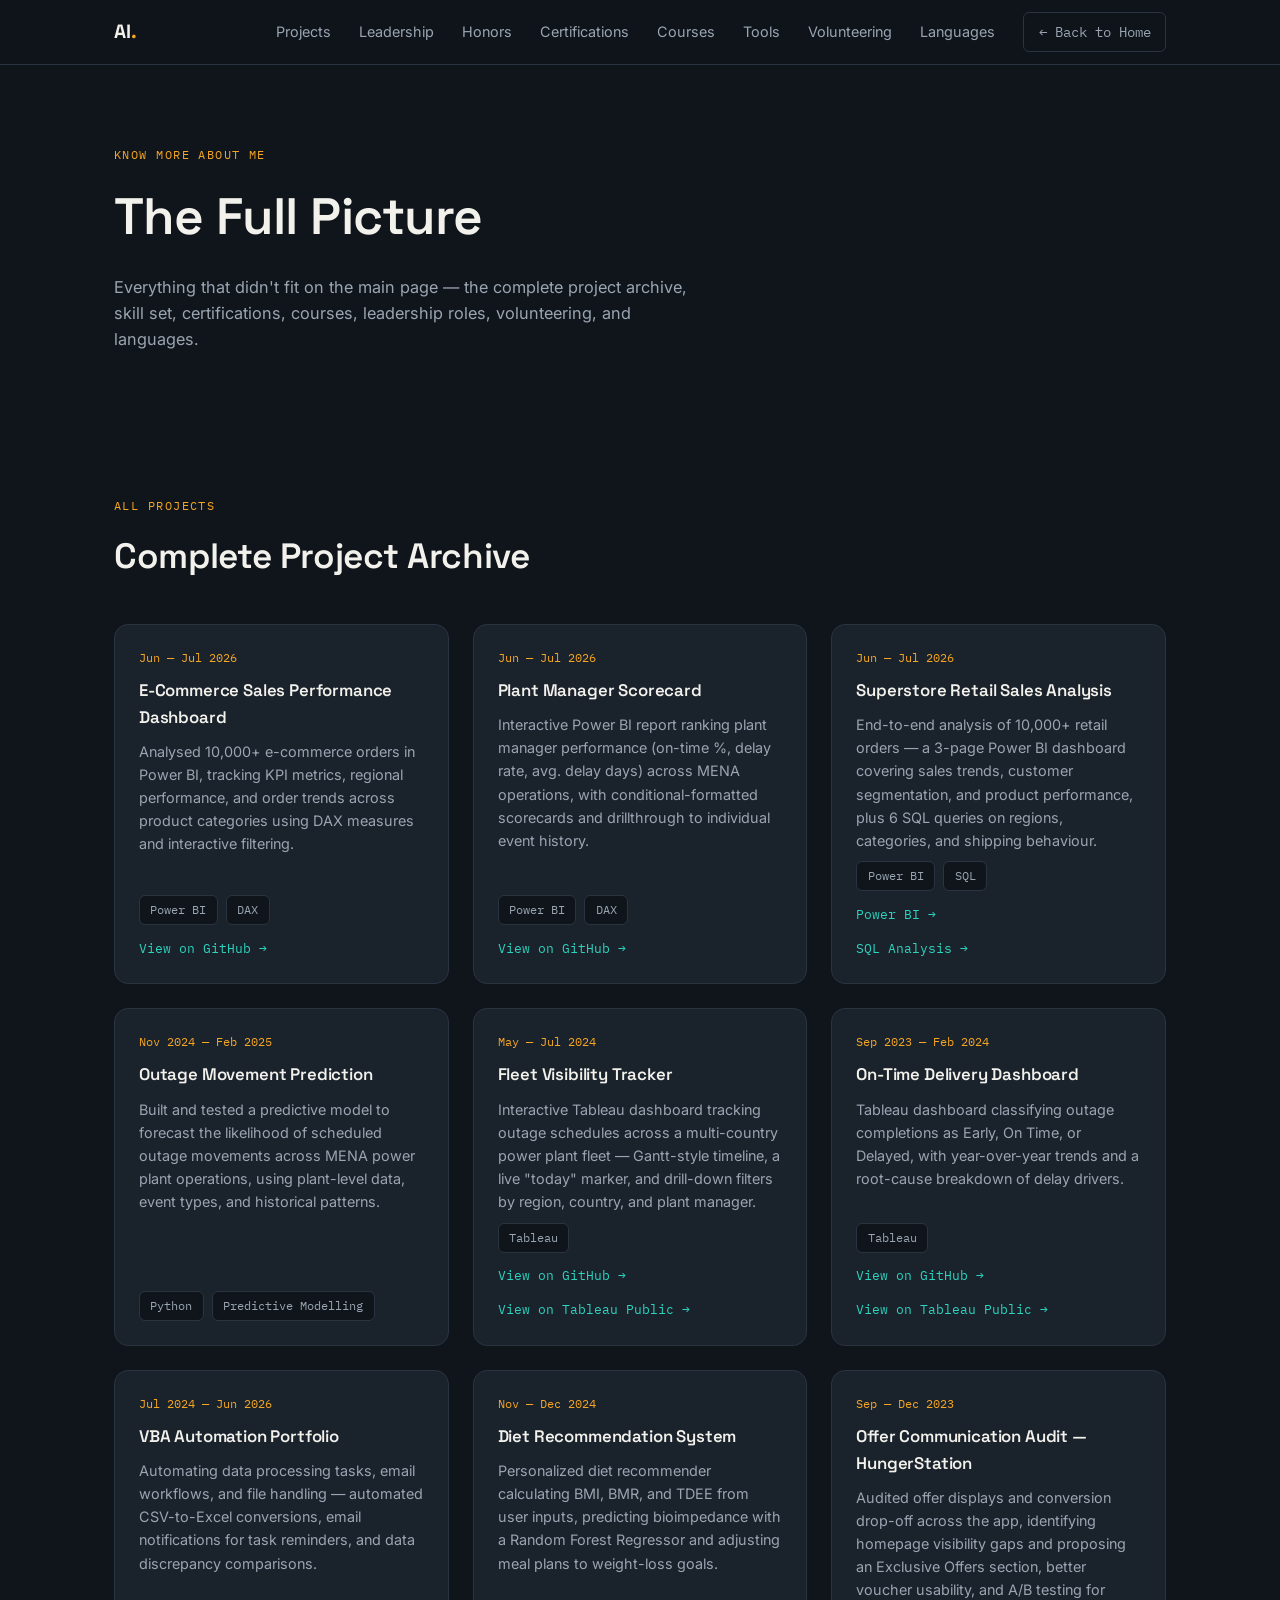
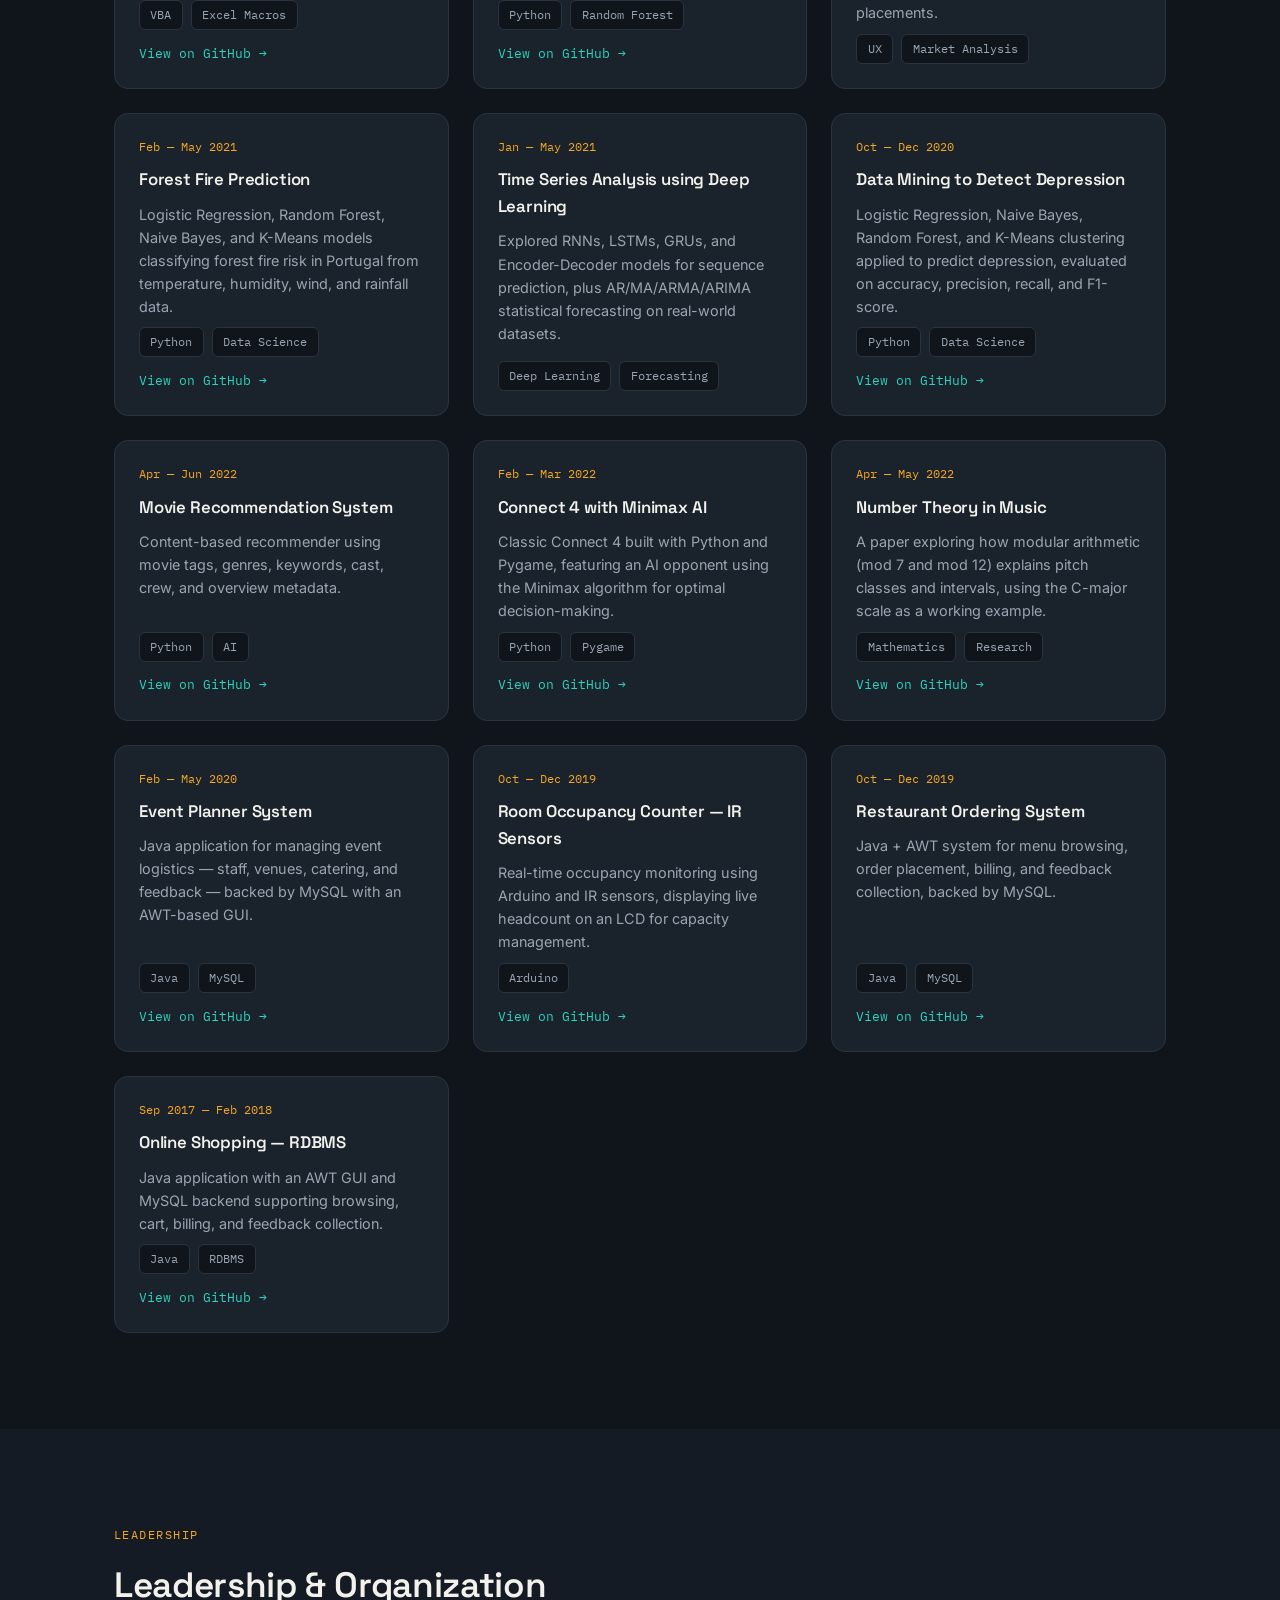
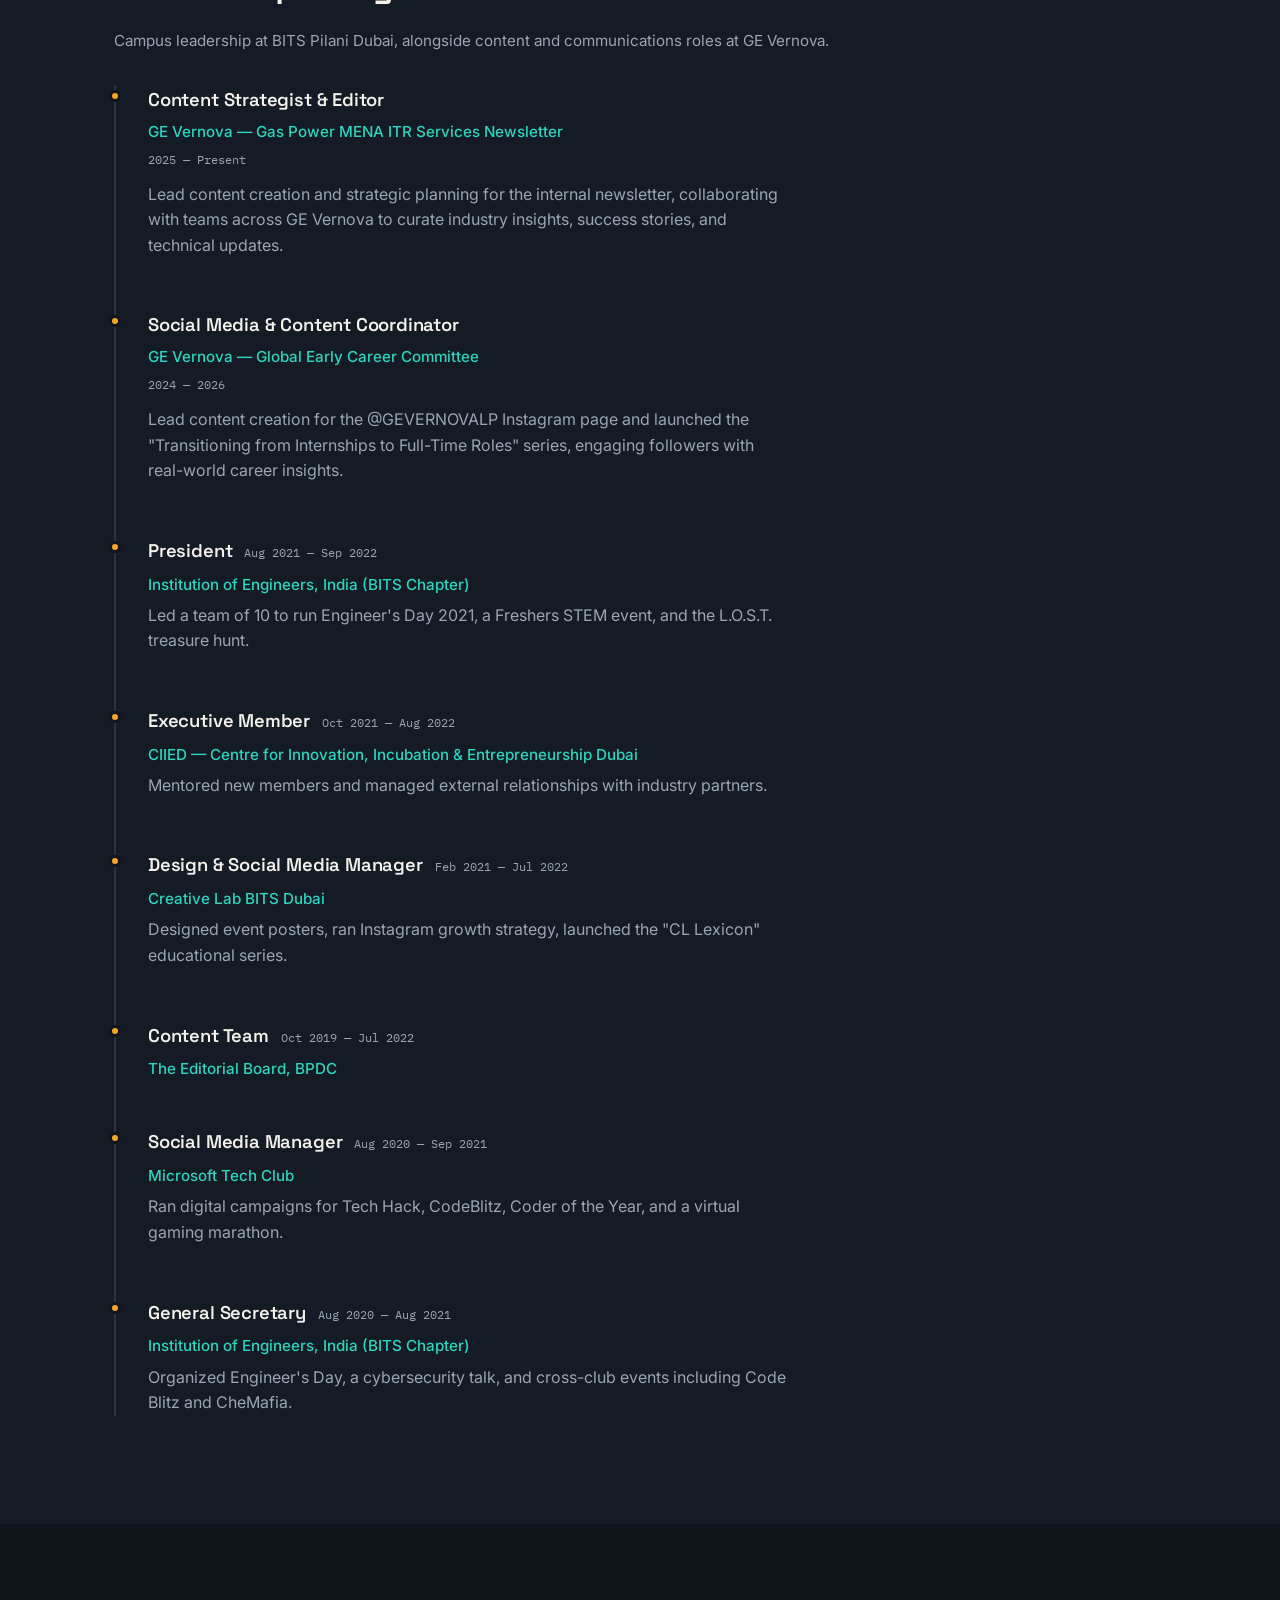
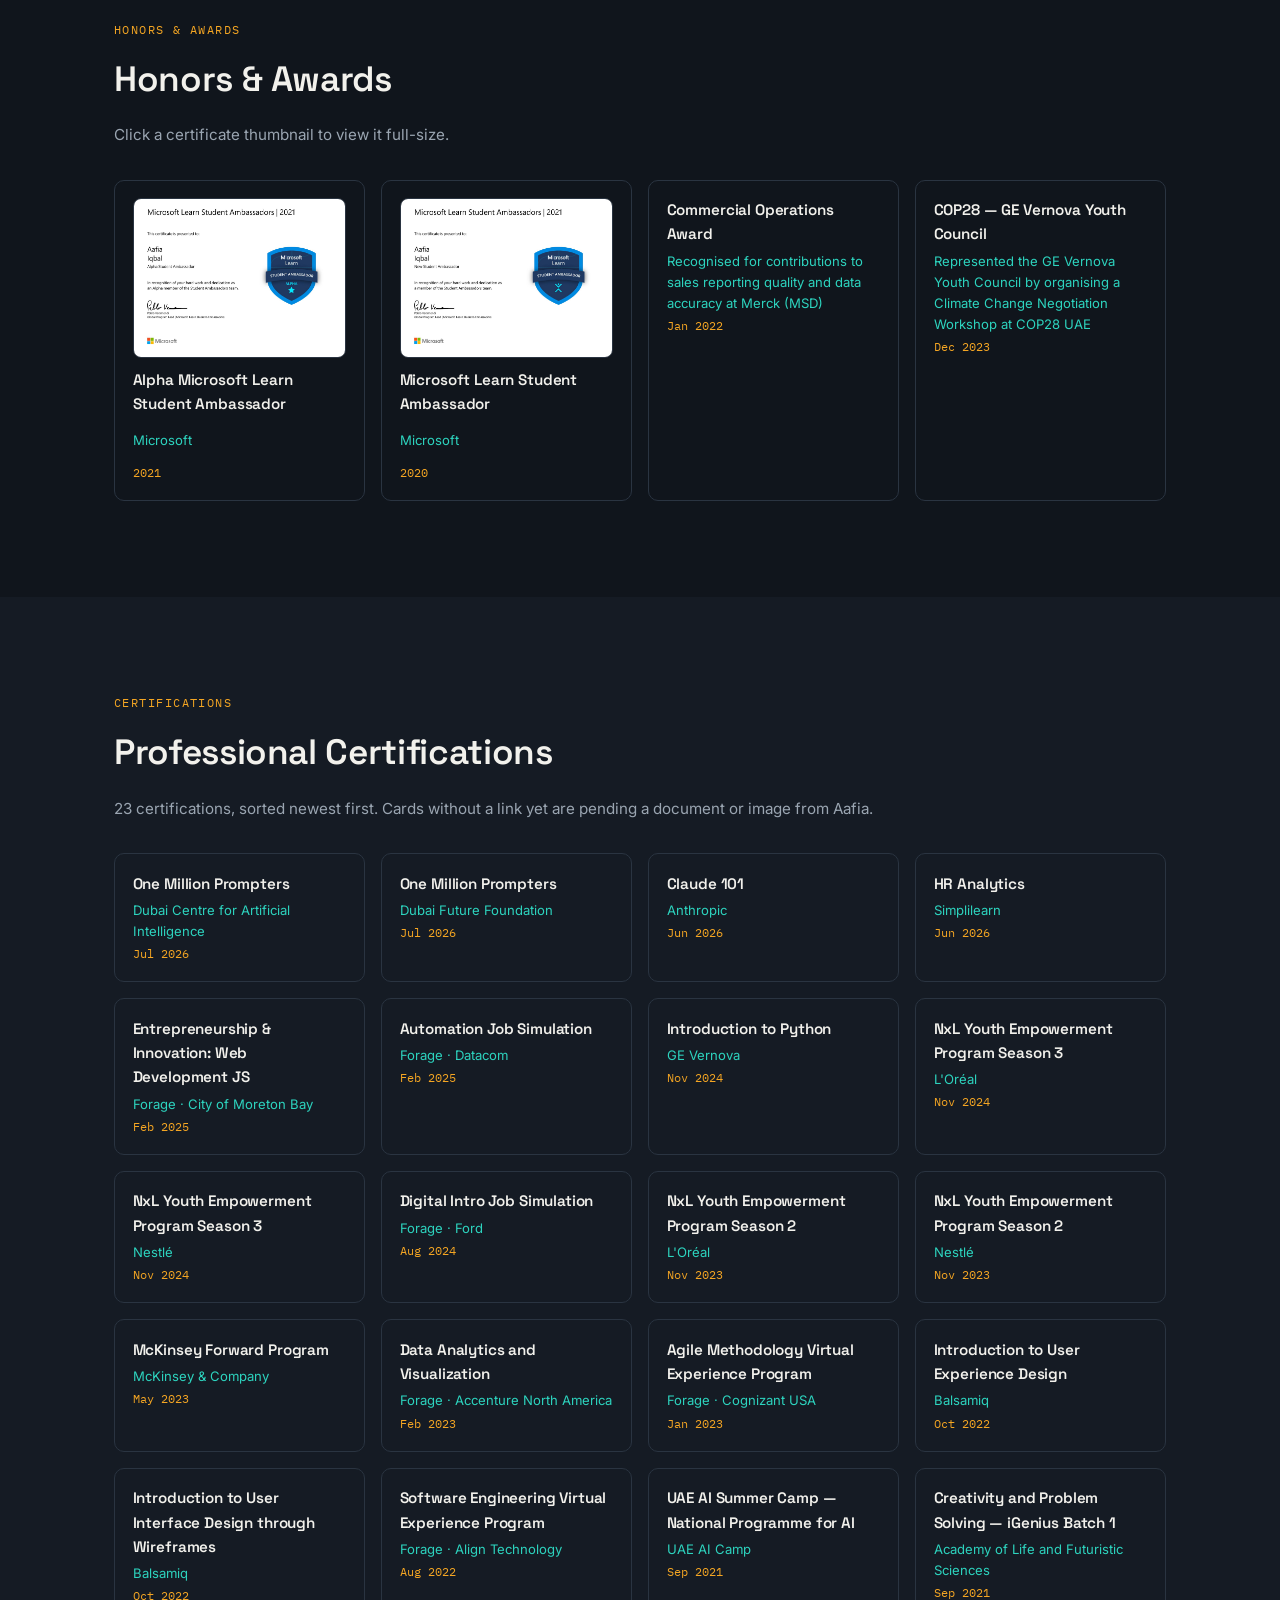
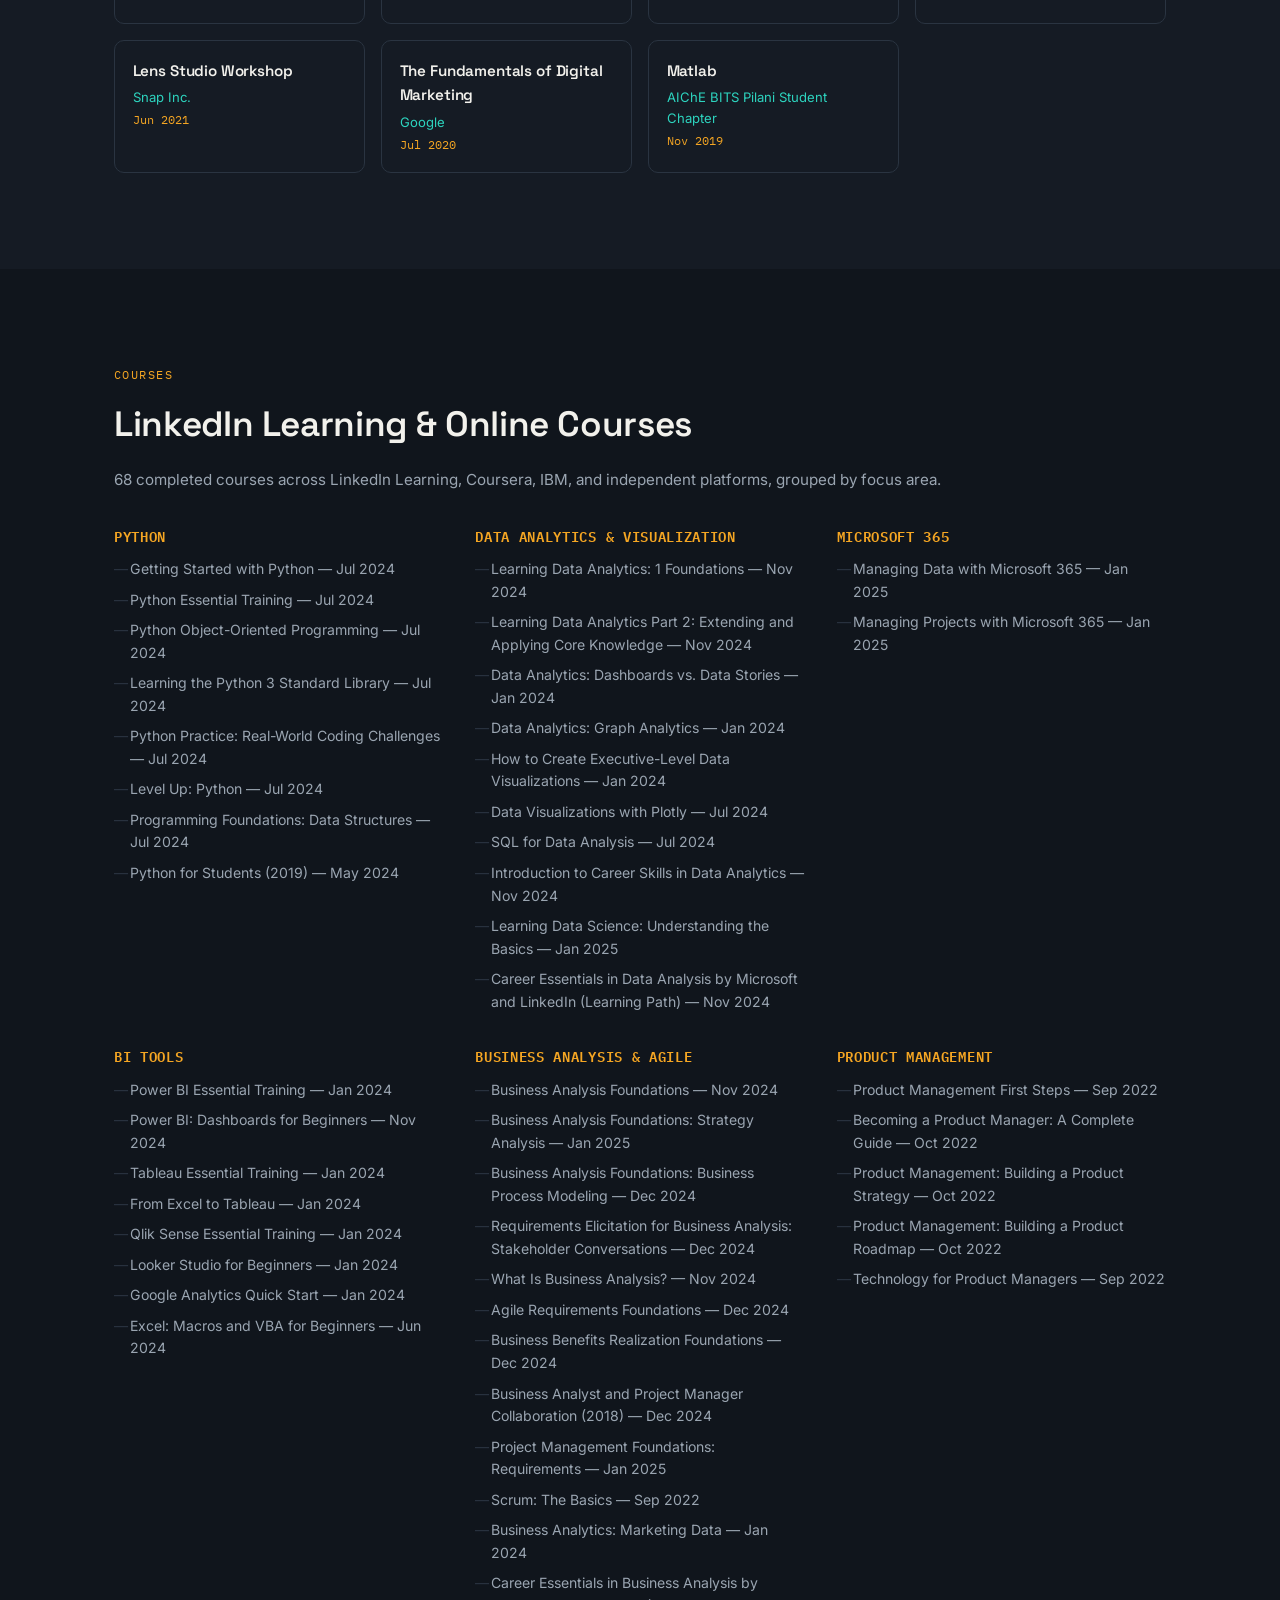
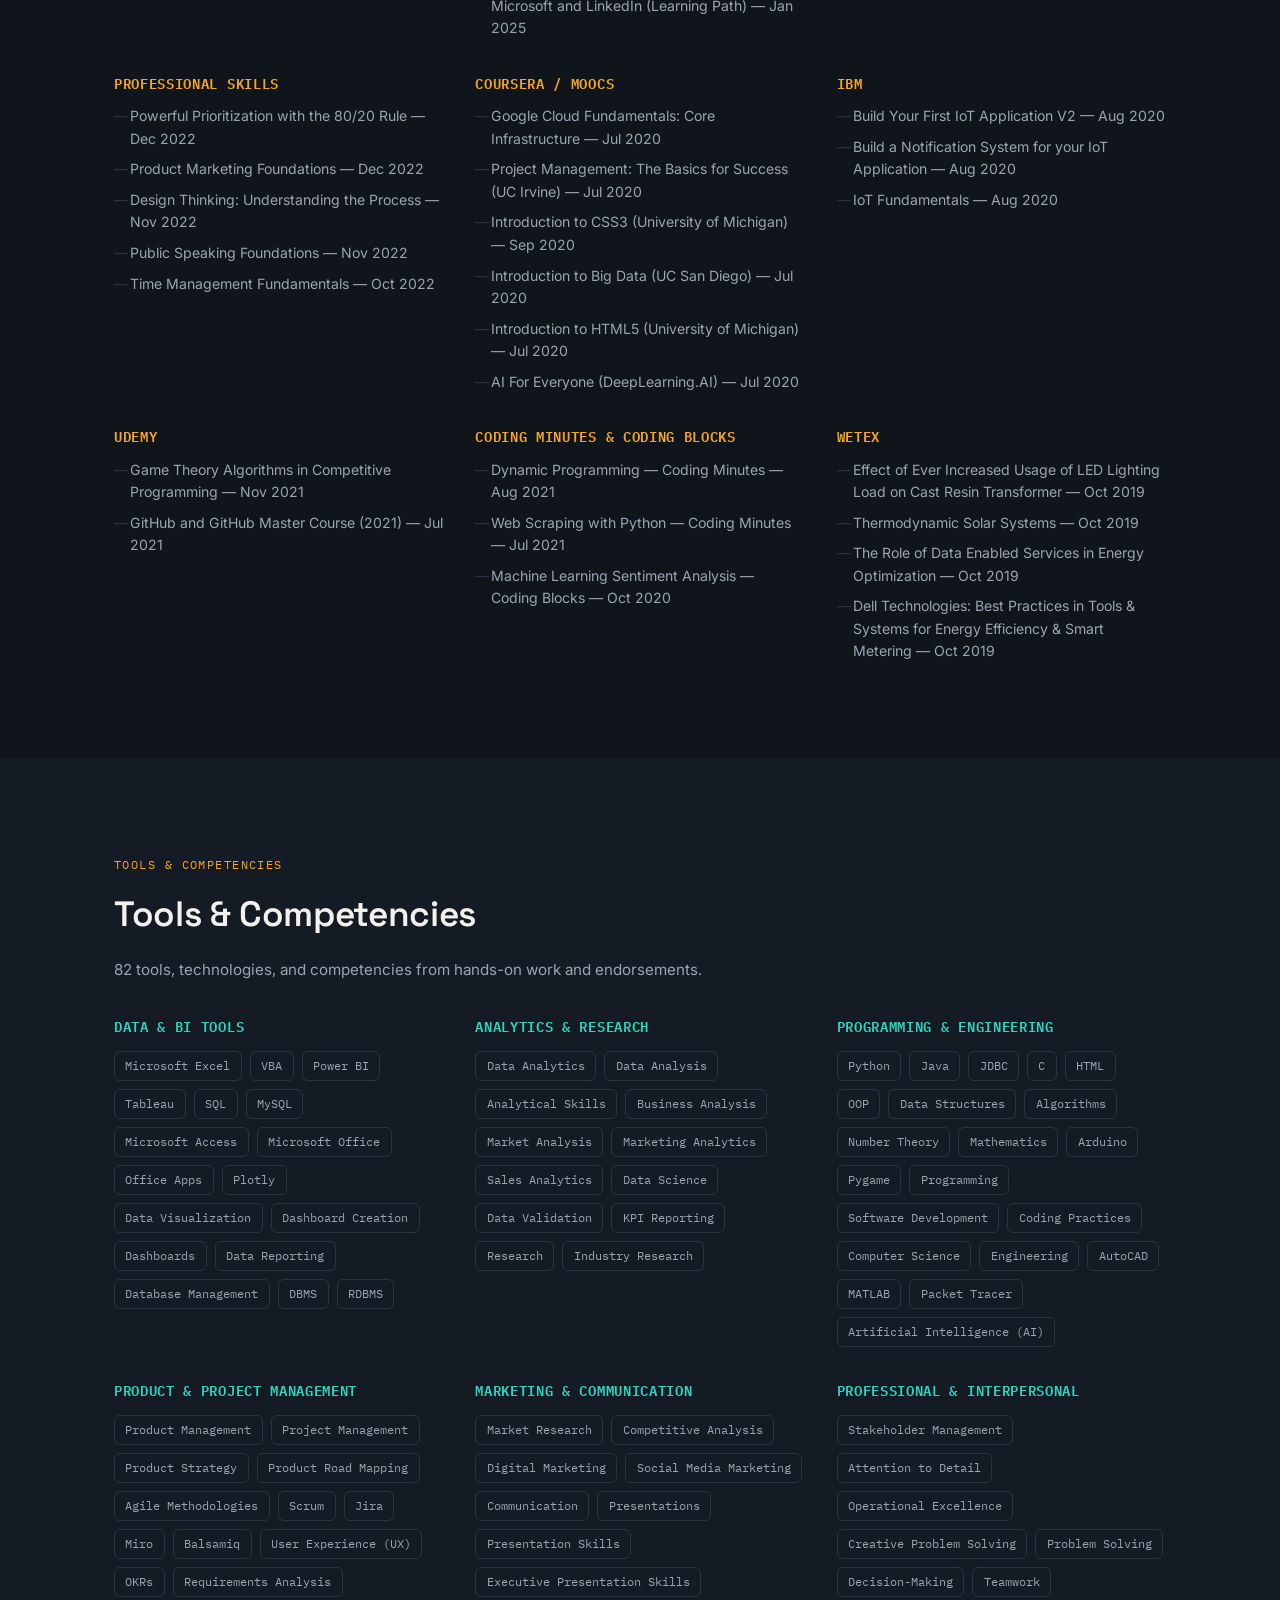
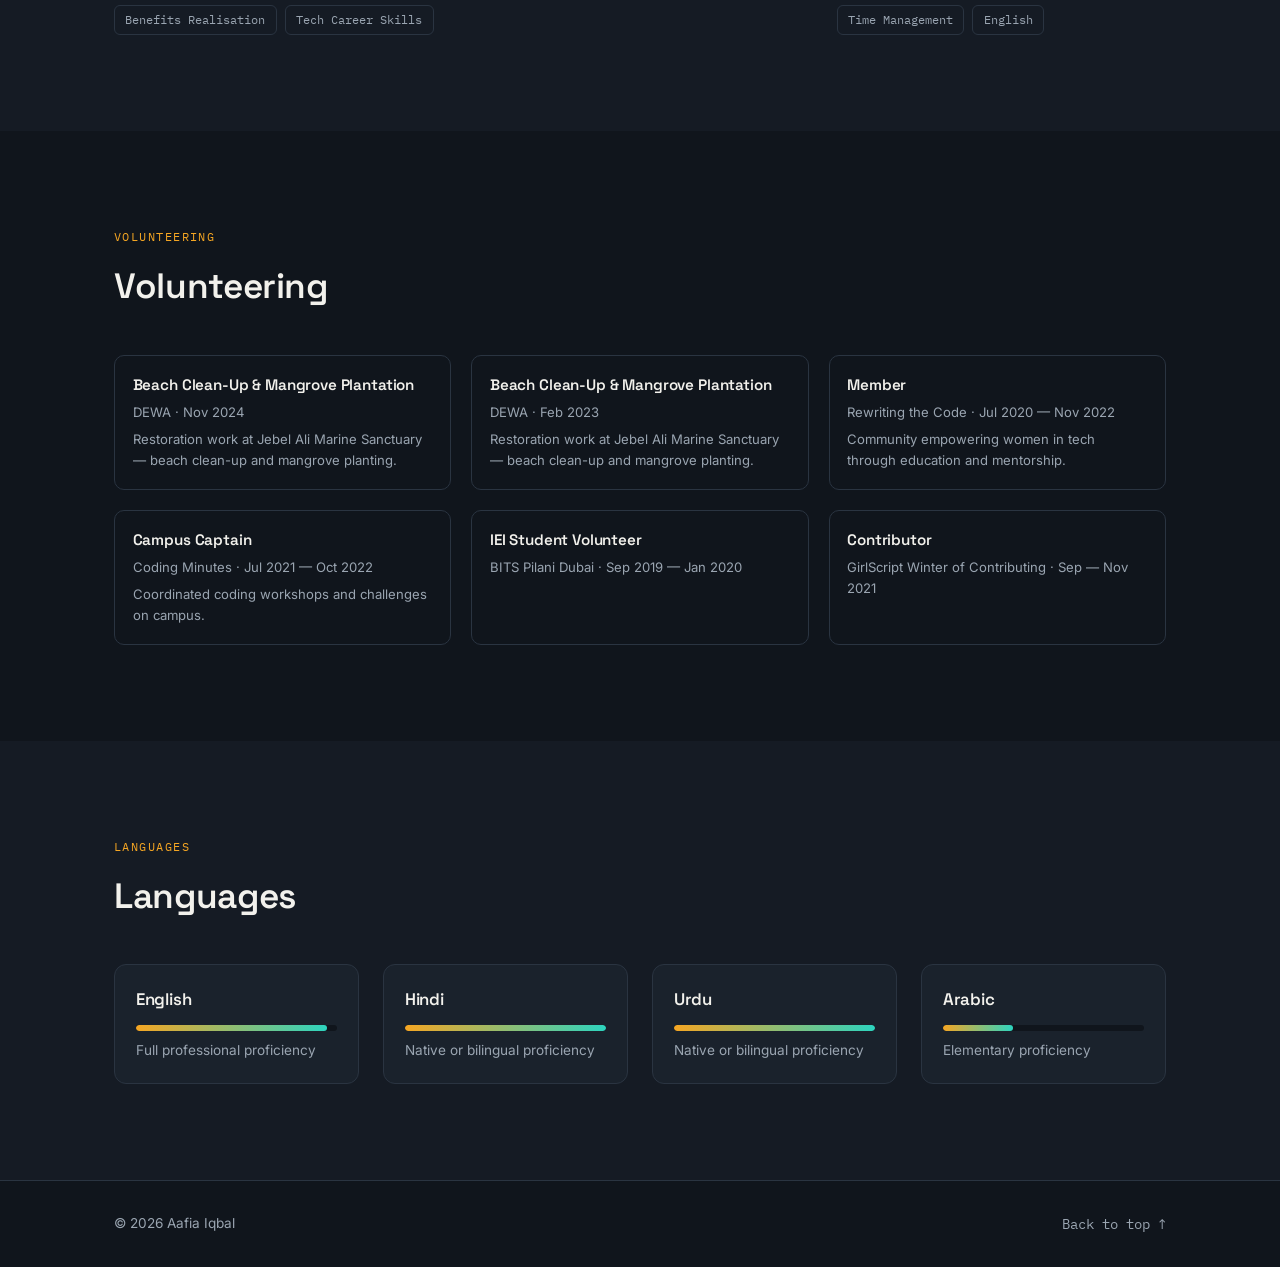
==== know-more.html @ 39d5ddd8 "Add site files" ====
<!DOCTYPE html>
<html lang="en">
<head>
<meta charset="UTF-8">
<meta name="viewport" content="width=device-width, initial-scale=1.0">
<title>Know More About Me — Aafia Iqbal</title>
<meta name="description" content="Skills, certifications, courses, leadership, volunteering, languages, and the full project archive of Aafia Iqbal.">
<link rel="preconnect" href="https://fonts.googleapis.com">
<link rel="preconnect" href="https://fonts.gstatic.com" crossorigin>
<link href="https://fonts.googleapis.com/css2?family=Space+Grotesk:wght@400;500;600;700&family=Inter:wght@400;500;600;700&family=IBM+Plex+Mono:wght@400;500;600&display=swap" rel="stylesheet">
<link rel="stylesheet" href="styles.css">
</head>
<body>

<!-- ===== NAV ===== -->
<header class="nav" id="nav">
  <div class="nav-inner">
    <a href="index.html" class="nav-logo">AI<span class="dot">.</span></a>
    <nav class="nav-links">
      <a href="#all-projects">Projects</a>
      <a href="#leadership">Leadership</a>
      <a href="#honors">Honors</a>
      <a href="#certifications">Certifications</a>
      <a href="#courses">Courses</a>
      <a href="#skills">Tools</a>
      <a href="#volunteering">Volunteering</a>
      <a href="#languages">Languages</a>
      <a href="index.html" class="nav-more-link">← Back to Home</a>
    </nav>
    <button class="nav-toggle" id="navToggle" aria-label="Toggle menu" aria-expanded="false">
      <span></span><span></span><span></span>
    </button>
  </div>
</header>

<!-- ===== PAGE INTRO ===== -->
<section class="know-more-hero">
  <div class="section-inner">
    <p class="eyebrow">Know More About Me</p>
    <h1>The Full Picture</h1>
    <p class="know-more-sub">Everything that didn't fit on the main page — the complete project archive, skill set, certifications, courses, leadership roles, volunteering, and languages.</p>
  </div>
</section>

<!-- ===== ALL PROJECTS ===== -->
<section class="section" id="all-projects">
  <div class="section-inner">
    <p class="eyebrow">All Projects</p>
    <h3 class="section-title">Complete Project Archive</h3>
    <div class="project-grid">

      <article class="project-card">
        <span class="project-date">Jun — Jul 2026</span>
        <h4>E-Commerce Sales Performance Dashboard</h4>
        <p>Analysed 10,000+ e-commerce orders in Power BI, tracking KPI metrics, regional performance, and order trends across product categories using DAX measures and interactive filtering.</p>
        <div class="tag-row"><span class="tag">Power BI</span><span class="tag">DAX</span></div>
        <a href="https://github.com/aafiai/ecommerce-sales-powerbi" target="_blank" rel="noopener">View on GitHub →</a>
      </article>

      <article class="project-card">
        <span class="project-date">Jun — Jul 2026</span>
        <h4>Plant Manager Scorecard</h4>
        <p>Interactive Power BI report ranking plant manager performance (on-time %, delay rate, avg. delay days) across MENA operations, with conditional-formatted scorecards and drillthrough to individual event history.</p>
        <div class="tag-row"><span class="tag">Power BI</span><span class="tag">DAX</span></div>
        <a href="https://github.com/aafiai/Plant-Manager-Scorecard" target="_blank" rel="noopener">View on GitHub →</a>
      </article>

      <article class="project-card">
        <span class="project-date">Jun — Jul 2026</span>
        <h4>Superstore Retail Sales Analysis</h4>
        <p>End-to-end analysis of 10,000+ retail orders — a 3-page Power BI dashboard covering sales trends, customer segmentation, and product performance, plus 6 SQL queries on regions, categories, and shipping behaviour.</p>
        <div class="tag-row"><span class="tag">Power BI</span><span class="tag">SQL</span></div>
        <a href="https://github.com/aafiai/retail-sales-powerbi" target="_blank" rel="noopener">Power BI →</a>
        <a href="https://github.com/aafiai/superstore-sql-analysis" target="_blank" rel="noopener">SQL Analysis →</a>
      </article>

      <article class="project-card">
        <span class="project-date">Nov 2024 — Feb 2025</span>
        <h4>Outage Movement Prediction</h4>
        <p>Built and tested a predictive model to forecast the likelihood of scheduled outage movements across MENA power plant operations, using plant-level data, event types, and historical patterns.</p>
        <div class="tag-row"><span class="tag">Python</span><span class="tag">Predictive Modelling</span></div>
      </article>

      <article class="project-card">
        <span class="project-date">May — Jul 2024</span>
        <h4>Fleet Visibility Tracker</h4>
        <p>Interactive Tableau dashboard tracking outage schedules across a multi-country power plant fleet — Gantt-style timeline, a live "today" marker, and drill-down filters by region, country, and plant manager.</p>
        <div class="tag-row"><span class="tag">Tableau</span></div>
        <a href="https://github.com/aafiai/Fleet-Visibility-Tracker" target="_blank" rel="noopener">View on GitHub →</a>
        <a href="https://public.tableau.com/views/FleetVisibilityTracker/Sheet1?:language=enUS&publish=yes&:sid=&:redirect=auth&:display_count=n&:origin=viz_share_link" target="_blank" rel="noopener">View on Tableau Public →</a>
      </article>

      <article class="project-card">
        <span class="project-date">Sep 2023 — Feb 2024</span>
        <h4>On-Time Delivery Dashboard</h4>
        <p>Tableau dashboard classifying outage completions as Early, On Time, or Delayed, with year-over-year trends and a root-cause breakdown of delay drivers.</p>
        <div class="tag-row"><span class="tag">Tableau</span></div>
        <a href="https://github.com/aafiai/Outage---On-Time-Delivery-Dashboard" target="_blank" rel="noopener">View on GitHub →</a>
        <a href="https://public.tableau.com/shared/SC2W55TH6?:display_count=n&:origin=viz_share_link" target="_blank" rel="noopener">View on Tableau Public →</a>
      </article>

      <article class="project-card">
        <span class="project-date">Jul 2024 — Jun 2026</span>
        <h4>VBA Automation Portfolio</h4>
        <p>Automating data processing tasks, email workflows, and file handling — automated CSV-to-Excel conversions, email notifications for task reminders, and data discrepancy comparisons.</p>
        <div class="tag-row"><span class="tag">VBA</span><span class="tag">Excel Macros</span></div>
        <a href="https://github.com/aafiai/VBA-Portfolio" target="_blank" rel="noopener">View on GitHub →</a>
      </article>

      <article class="project-card">
        <span class="project-date">Nov — Dec 2024</span>
        <h4>Diet Recommendation System</h4>
        <p>Personalized diet recommender calculating BMI, BMR, and TDEE from user inputs, predicting bioimpedance with a Random Forest Regressor and adjusting meal plans to weight-loss goals.</p>
        <div class="tag-row"><span class="tag">Python</span><span class="tag">Random Forest</span></div>
        <a href="https://github.com/aafiai/Diet-Recommendation-System" target="_blank" rel="noopener">View on GitHub →</a>
      </article>

      <article class="project-card">
        <span class="project-date">Sep — Dec 2023</span>
        <h4>Offer Communication Audit — HungerStation</h4>
        <p>Audited offer displays and conversion drop-off across the app, identifying homepage visibility gaps and proposing an Exclusive Offers section, better voucher usability, and A/B testing for placements.</p>
        <div class="tag-row"><span class="tag">UX</span><span class="tag">Market Analysis</span></div>
      </article>

      <article class="project-card">
        <span class="project-date">Feb — May 2021</span>
        <h4>Forest Fire Prediction</h4>
        <p>Logistic Regression, Random Forest, Naive Bayes, and K-Means models classifying forest fire risk in Portugal from temperature, humidity, wind, and rainfall data.</p>
        <div class="tag-row"><span class="tag">Python</span><span class="tag">Data Science</span></div>
        <a href="https://github.com/aafiai/Forest-Fire-Prediction-using-Data-Science-" target="_blank" rel="noopener">View on GitHub →</a>
      </article>

      <article class="project-card">
        <span class="project-date">Jan — May 2021</span>
        <h4>Time Series Analysis using Deep Learning</h4>
        <p>Explored RNNs, LSTMs, GRUs, and Encoder-Decoder models for sequence prediction, plus AR/MA/ARMA/ARIMA statistical forecasting on real-world datasets.</p>
        <div class="tag-row"><span class="tag">Deep Learning</span><span class="tag">Forecasting</span></div>
      </article>

      <article class="project-card">
        <span class="project-date">Oct — Dec 2020</span>
        <h4>Data Mining to Detect Depression</h4>
        <p>Logistic Regression, Naive Bayes, Random Forest, and K-Means clustering applied to predict depression, evaluated on accuracy, precision, recall, and F1-score.</p>
        <div class="tag-row"><span class="tag">Python</span><span class="tag">Data Science</span></div>
        <a href="https://github.com/aafiai/Data-Mining-to-Detect-Depression-" target="_blank" rel="noopener">View on GitHub →</a>
      </article>

      <article class="project-card">
        <span class="project-date">Apr — Jun 2022</span>
        <h4>Movie Recommendation System</h4>
        <p>Content-based recommender using movie tags, genres, keywords, cast, crew, and overview metadata.</p>
        <div class="tag-row"><span class="tag">Python</span><span class="tag">AI</span></div>
        <a href="https://github.com/aafiai/Content-Based-Movies-Recommendation-System" target="_blank" rel="noopener">View on GitHub →</a>
      </article>

      <article class="project-card">
        <span class="project-date">Feb — Mar 2022</span>
        <h4>Connect 4 with Minimax AI</h4>
        <p>Classic Connect 4 built with Python and Pygame, featuring an AI opponent using the Minimax algorithm for optimal decision-making.</p>
        <div class="tag-row"><span class="tag">Python</span><span class="tag">Pygame</span></div>
        <a href="https://github.com/aafiai/Applying-Artificial-Intelligence-Algorithm-in-Connect-4" target="_blank" rel="noopener">View on GitHub →</a>
      </article>

      <article class="project-card">
        <span class="project-date">Apr — May 2022</span>
        <h4>Number Theory in Music</h4>
        <p>A paper exploring how modular arithmetic (mod 7 and mod 12) explains pitch classes and intervals, using the C-major scale as a working example.</p>
        <div class="tag-row"><span class="tag">Mathematics</span><span class="tag">Research</span></div>
        <a href="https://github.com/aafiai/Application-of-Number-Theory-in-Music" target="_blank" rel="noopener">View on GitHub →</a>
      </article>

      <article class="project-card">
        <span class="project-date">Feb — May 2020</span>
        <h4>Event Planner System</h4>
        <p>Java application for managing event logistics — staff, venues, catering, and feedback — backed by MySQL with an AWT-based GUI.</p>
        <div class="tag-row"><span class="tag">Java</span><span class="tag">MySQL</span></div>
        <a href="https://github.com/aafiai/Event-Planner-System---MySQL" target="_blank" rel="noopener">View on GitHub →</a>
      </article>

      <article class="project-card">
        <span class="project-date">Oct — Dec 2019</span>
        <h4>Room Occupancy Counter — IR Sensors</h4>
        <p>Real-time occupancy monitoring using Arduino and IR sensors, displaying live headcount on an LCD for capacity management.</p>
        <div class="tag-row"><span class="tag">Arduino</span></div>
        <a href="https://github.com/aafiai/Working-IR-sensors-system-to-count-number-of-people-entering-and-exiting-room" target="_blank" rel="noopener">View on GitHub →</a>
      </article>

      <article class="project-card">
        <span class="project-date">Oct — Dec 2019</span>
        <h4>Restaurant Ordering System</h4>
        <p>Java + AWT system for menu browsing, order placement, billing, and feedback collection, backed by MySQL.</p>
        <div class="tag-row"><span class="tag">Java</span><span class="tag">MySQL</span></div>
        <a href="https://github.com/aafiai/Ordering-System-for-Restaurant---JAVA" target="_blank" rel="noopener">View on GitHub →</a>
      </article>

      <article class="project-card">
        <span class="project-date">Sep 2017 — Feb 2018</span>
        <h4>Online Shopping — RDBMS</h4>
        <p>Java application with an AWT GUI and MySQL backend supporting browsing, cart, billing, and feedback collection.</p>
        <div class="tag-row"><span class="tag">Java</span><span class="tag">RDBMS</span></div>
        <a href="https://github.com/aafiai/Online-Shopping---JDBC" target="_blank" rel="noopener">View on GitHub →</a>
      </article>

    </div>
  </div>
</section>

<!-- ===== LEADERSHIP ===== -->
<section class="section section-alt" id="leadership">
  <div class="section-inner">
    <p class="eyebrow">Leadership</p>
    <h3 class="section-title">Leadership &amp; Organization</h3>
    <p class="section-note">Campus leadership at BITS Pilani Dubai, alongside content and communications roles at GE Vernova.</p>
    <div class="timeline">

      <div class="timeline-item">
        <div class="timeline-marker"></div>
        <div class="timeline-content">
          <h4>Content Strategist &amp; Editor</h4>
          <a href="https://www.gevernova.com/" target="_blank" rel="noopener" class="timeline-org-link">GE Vernova — Gas Power MENA ITR Services Newsletter</a>
          <p class="timeline-meta">2025 — Present</p>
          <p>Lead content creation and strategic planning for the internal newsletter, collaborating with teams across GE Vernova to curate industry insights, success stories, and technical updates.</p>
        </div>
      </div>

      <div class="timeline-item">
        <div class="timeline-marker"></div>
        <div class="timeline-content">
          <h4>Social Media &amp; Content Coordinator</h4>
          <a href="https://www.gevernova.com/" target="_blank" rel="noopener" class="timeline-org-link">GE Vernova — Global Early Career Committee</a>
          <p class="timeline-meta">2024 — 2026</p>
          <p>Lead content creation for the @GEVERNOVALP Instagram page and launched the "Transitioning from Internships to Full-Time Roles" series, engaging followers with real-world career insights.</p>
        </div>
      </div>

      <div class="timeline-item">
        <div class="timeline-marker"></div>
        <div class="timeline-content">
          <div class="timeline-head"><h4>President</h4><span class="timeline-date">Aug 2021 — Sep 2022</span></div>
          <a href="https://www.bits-pilani.ac.in/dubai/" target="_blank" rel="noopener" class="timeline-org-link">Institution of Engineers, India (BITS Chapter)</a>
          <p>Led a team of 10 to run Engineer's Day 2021, a Freshers STEM event, and the L.O.S.T. treasure hunt.</p>
        </div>
      </div>
      <div class="timeline-item">
        <div class="timeline-marker"></div>
        <div class="timeline-content">
          <div class="timeline-head"><h4>Executive Member</h4><span class="timeline-date">Oct 2021 — Aug 2022</span></div>
          <a href="https://www.bits-pilani.ac.in/dubai/" target="_blank" rel="noopener" class="timeline-org-link">CIIED — Centre for Innovation, Incubation &amp; Entrepreneurship Dubai</a>
          <p>Mentored new members and managed external relationships with industry partners.</p>
        </div>
      </div>
      <div class="timeline-item">
        <div class="timeline-marker"></div>
        <div class="timeline-content">
          <div class="timeline-head"><h4>Design &amp; Social Media Manager</h4><span class="timeline-date">Feb 2021 — Jul 2022</span></div>
          <a href="https://www.bits-pilani.ac.in/dubai/" target="_blank" rel="noopener" class="timeline-org-link">Creative Lab BITS Dubai</a>
          <p>Designed event posters, ran Instagram growth strategy, launched the "CL Lexicon" educational series.</p>
        </div>
      </div>
      <div class="timeline-item">
        <div class="timeline-marker"></div>
        <div class="timeline-content">
          <div class="timeline-head"><h4>Content Team</h4><span class="timeline-date">Oct 2019 — Jul 2022</span></div>
          <a href="https://www.bits-pilani.ac.in/dubai/" target="_blank" rel="noopener" class="timeline-org-link">The Editorial Board, BPDC</a>
        </div>
      </div>
      <div class="timeline-item">
        <div class="timeline-marker"></div>
        <div class="timeline-content">
          <div class="timeline-head"><h4>Social Media Manager</h4><span class="timeline-date">Aug 2020 — Sep 2021</span></div>
          <a href="https://www.bits-pilani.ac.in/dubai/" target="_blank" rel="noopener" class="timeline-org-link">Microsoft Tech Club</a>
          <p>Ran digital campaigns for Tech Hack, CodeBlitz, Coder of the Year, and a virtual gaming marathon.</p>
        </div>
      </div>
      <div class="timeline-item">
        <div class="timeline-marker"></div>
        <div class="timeline-content">
          <div class="timeline-head"><h4>General Secretary</h4><span class="timeline-date">Aug 2020 — Aug 2021</span></div>
          <a href="https://www.bits-pilani.ac.in/dubai/" target="_blank" rel="noopener" class="timeline-org-link">Institution of Engineers, India (BITS Chapter)</a>
          <p>Organized Engineer's Day, a cybersecurity talk, and cross-club events including Code Blitz and CheMafia.</p>
        </div>
      </div>

    </div>
  </div>
</section>

<!-- ===== HONORS & AWARDS ===== -->
<section class="section" id="honors">
  <div class="section-inner">
    <p class="eyebrow">Honors &amp; Awards</p>
    <h3 class="section-title">Honors &amp; Awards</h3>
    <p class="section-note">Click a certificate thumbnail to view it full-size.</p>
    <div class="cert-grid">
      <div class="cert-card honor-card">
        <button class="honor-thumb" data-full="assets/honors/alpha-msla.jpg" aria-label="View Alpha Microsoft Learn Student Ambassador certificate">
          <img src="assets/honors/alpha-msla.jpg" alt="Alpha Microsoft Learn Student Ambassador certificate" onerror="this.parentElement.classList.add('no-img')">
          <span class="honor-thumb-fallback">Certificate coming soon</span>
        </button>
        <h5>Alpha Microsoft Learn Student Ambassador</h5>
        <p class="cert-issuer">Microsoft</p>
        <p class="cert-date">2021</p>
      </div>
      <div class="cert-card honor-card">
        <button class="honor-thumb" data-full="assets/honors/msla.jpg" aria-label="View Microsoft Learn Student Ambassador certificate">
          <img src="assets/honors/msla.jpg" alt="Microsoft Learn Student Ambassador certificate" onerror="this.parentElement.classList.add('no-img')">
          <span class="honor-thumb-fallback">Certificate coming soon</span>
        </button>
        <h5>Microsoft Learn Student Ambassador</h5>
        <p class="cert-issuer">Microsoft</p>
        <p class="cert-date">2020</p>
      </div>
      <div class="cert-card">
        <h5>Commercial Operations Award</h5>
        <p class="cert-issuer">Recognised for contributions to sales reporting quality and data accuracy at Merck (MSD)</p>
        <p class="cert-date">Jan 2022</p>
      </div>
      <div class="cert-card">
        <h5>COP28 — GE Vernova Youth Council</h5>
        <p class="cert-issuer">Represented the GE Vernova Youth Council by organising a Climate Change Negotiation Workshop at COP28 UAE</p>
        <p class="cert-date">Dec 2023</p>
      </div>
    </div>
  </div>
</section>

<!-- ===== CERTIFICATIONS ===== -->
<section class="section section-alt" id="certifications">
  <div class="section-inner">
    <p class="eyebrow">Certifications</p>
    <h3 class="section-title">Professional Certifications</h3>
    <p class="section-note">23 certifications, sorted newest first. Cards without a link yet are pending a document or image from Aafia.</p>
    <div class="cert-grid">
      <a class="cert-card cert-card-link" href="https://omp.dub.ai/certificate/PRTrfqn8rFGd" target="_blank" rel="noopener"><h5>One Million Prompters</h5><p class="cert-issuer">Dubai Centre for Artificial Intelligence</p><p class="cert-date">Jul 2026</p></a>
      <a class="cert-card cert-card-link" href="https://omp.dub.ai/certificate/PRTrfqn8rFGd" target="_blank" rel="noopener"><h5>One Million Prompters</h5><p class="cert-issuer">Dubai Future Foundation</p><p class="cert-date">Jul 2026</p></a>
      <a class="cert-card cert-card-link" href="https://verify.skilljar.com/c/xoffmjgojxup" target="_blank" rel="noopener"><h5>Claude 101</h5><p class="cert-issuer">Anthropic</p><p class="cert-date">Jun 2026</p></a>
      <a class="cert-card cert-card-link" href="https://www.simplilearn.com/skillup-certificate-landing?token=eyJjb3Vyc2VfaWQiOiI1NjUyIiwiY2VydGlmaWNhdGVfdXJsIjoiaHR0cHM6XC9cL2NlcnRpZmljYXRlcy5zaW1wbGljZG4ubmV0XC9zaGFyZVwvMTAzMDMxODlfMTA1OTgwOTBfMTc4MDQ5MTc1MjQ2OS5wbmciLCJ1c2VybmFtZSI6IkFhZmlhIElxYmFsIn0%3D&utm_source=shared-certificate&utm_medium=lms&utm_campaign=shared-certificate-promotion" target="_blank" rel="noopener"><h5>HR Analytics</h5><p class="cert-issuer">Simplilearn</p><p class="cert-date">Jun 2026</p></a>
      <a class="cert-card cert-card-link" href="assets/certs/forage-moreton-bay.jpg" target="_blank" rel="noopener"><h5>Entrepreneurship &amp; Innovation: Web Development JS</h5><p class="cert-issuer">Forage · City of Moreton Bay</p><p class="cert-date">Feb 2025</p></a>
      <a class="cert-card cert-card-link" href="assets/certs/forage-datacom.jpg" target="_blank" rel="noopener"><h5>Automation Job Simulation</h5><p class="cert-issuer">Forage · Datacom</p><p class="cert-date">Feb 2025</p></a>
      <a class="cert-card cert-card-link" href="assets/certs/ge-vernova-python.png" target="_blank" rel="noopener"><h5>Introduction to Python</h5><p class="cert-issuer">GE Vernova</p><p class="cert-date">Nov 2024</p></a>
      <a class="cert-card cert-card-link" href="assets/certs/nxl-s3.jpg" target="_blank" rel="noopener"><h5>NxL Youth Empowerment Program Season 3</h5><p class="cert-issuer">L'Oréal</p><p class="cert-date">Nov 2024</p></a>
      <a class="cert-card cert-card-link" href="assets/certs/nxl-s3.jpg" target="_blank" rel="noopener"><h5>NxL Youth Empowerment Program Season 3</h5><p class="cert-issuer">Nestlé</p><p class="cert-date">Nov 2024</p></a>
      <a class="cert-card cert-card-link" href="assets/certs/forage-ford.jpg" target="_blank" rel="noopener"><h5>Digital Intro Job Simulation</h5><p class="cert-issuer">Forage · Ford</p><p class="cert-date">Aug 2024</p></a>
      <a class="cert-card cert-card-link" href="assets/certs/nxl-s2.jpg" target="_blank" rel="noopener"><h5>NxL Youth Empowerment Program Season 2</h5><p class="cert-issuer">L'Oréal</p><p class="cert-date">Nov 2023</p></a>
      <a class="cert-card cert-card-link" href="assets/certs/nxl-s2.jpg" target="_blank" rel="noopener"><h5>NxL Youth Empowerment Program Season 2</h5><p class="cert-issuer">Nestlé</p><p class="cert-date">Nov 2023</p></a>
      <a class="cert-card cert-card-link" href="https://www.credly.com/badges/e6113769-b3cf-478f-bce8-b4f2357f0b95/public_url" target="_blank" rel="noopener"><h5>McKinsey Forward Program</h5><p class="cert-issuer">McKinsey &amp; Company</p><p class="cert-date">May 2023</p></a>
      <a class="cert-card cert-card-link" href="assets/certs/forage-accenture.jpg" target="_blank" rel="noopener"><h5>Data Analytics and Visualization</h5><p class="cert-issuer">Forage · Accenture North America</p><p class="cert-date">Feb 2023</p></a>
      <a class="cert-card cert-card-link" href="assets/certs/forage-cognizant.jpg" target="_blank" rel="noopener"><h5>Agile Methodology Virtual Experience Program</h5><p class="cert-issuer">Forage · Cognizant USA</p><p class="cert-date">Jan 2023</p></a>
      <a class="cert-card cert-card-link" href="https://balsamiq.com/learn/" target="_blank" rel="noopener"><h5>Introduction to User Experience Design</h5><p class="cert-issuer">Balsamiq</p><p class="cert-date">Oct 2022</p></a>
      <a class="cert-card cert-card-link" href="https://balsamiq.com/learn/" target="_blank" rel="noopener"><h5>Introduction to User Interface Design through Wireframes</h5><p class="cert-issuer">Balsamiq</p><p class="cert-date">Oct 2022</p></a>
      <a class="cert-card cert-card-link" href="assets/certs/forage-align-tech.jpg" target="_blank" rel="noopener"><h5>Software Engineering Virtual Experience Program</h5><p class="cert-issuer">Forage · Align Technology</p><p class="cert-date">Aug 2022</p></a>
      <a class="cert-card cert-card-link" href="assets/certs/uae-ai-camp.jpg" target="_blank" rel="noopener"><h5>UAE AI Summer Camp — National Programme for AI</h5><p class="cert-issuer">UAE AI Camp</p><p class="cert-date">Sep 2021</p></a>
      <a class="cert-card cert-card-link" href="assets/certs/igenius.png" target="_blank" rel="noopener"><h5>Creativity and Problem Solving — iGenius Batch 1</h5><p class="cert-issuer">Academy of Life and Futuristic Sciences</p><p class="cert-date">Sep 2021</p></a>
      <a class="cert-card cert-card-link" href="assets/certs/lens-studio.jpg" target="_blank" rel="noopener"><h5>Lens Studio Workshop</h5><p class="cert-issuer">Snap Inc.</p><p class="cert-date">Jun 2021</p></a>
      <a class="cert-card cert-card-link" href="assets/certs/google-digital-marketing.jpg" target="_blank" rel="noopener"><h5>The Fundamentals of Digital Marketing</h5><p class="cert-issuer">Google</p><p class="cert-date">Jul 2020</p></a>
      <a class="cert-card cert-card-link" href="assets/certs/matlab.jpg" target="_blank" rel="noopener"><h5>Matlab</h5><p class="cert-issuer">AIChE BITS Pilani Student Chapter</p><p class="cert-date">Nov 2019</p></a>
    </div>
  </div>
</section>

<!-- ===== LINKEDIN LEARNING & ONLINE COURSES ===== -->
<section class="section" id="courses">
  <div class="section-inner">
    <p class="eyebrow">Courses</p>
    <h3 class="section-title">LinkedIn Learning &amp; Online Courses</h3>
    <p class="section-note">68 completed courses across LinkedIn Learning, Coursera, IBM, and independent platforms, grouped by focus area.</p>
    <div class="course-groups">
      <div class="course-group">
        <h5>Python</h5>
        <ul>
          <li><a href="https://www.linkedin.com/learning/certificates/31d07cd7966f7b50d744b8f8ea291325d8ad767d321c0619ce2af84afe04e887" target="_blank" rel="noopener">Getting Started with Python</a> — Jul 2024</li>
          <li><a href="https://www.linkedin.com/learning/certificates/a45a36fdd58515d967124d099560dea1260c9743f7c003b9e5f71c61795a780a" target="_blank" rel="noopener">Python Essential Training</a> — Jul 2024</li>
          <li><a href="https://www.linkedin.com/learning/certificates/10e8c49a82dd3069176f44264398a9082e8393c63fcf8626562118a6f878d10c" target="_blank" rel="noopener">Python Object-Oriented Programming</a> — Jul 2024</li>
          <li><a href="https://www.linkedin.com/learning/certificates/3e91e121a5a04296c421b419c92d925504ea217f5a23b89b71f822e2b8ca403c" target="_blank" rel="noopener">Learning the Python 3 Standard Library</a> — Jul 2024</li>
          <li><a href="https://www.linkedin.com/learning/certificates/78c0af8cf7c4e883214f1895ec15a6b9d3c1686e35344cfee5c88c7494b16350" target="_blank" rel="noopener">Python Practice: Real-World Coding Challenges</a> — Jul 2024</li>
          <li><a href="https://www.linkedin.com/learning/certificates/9272d156f2a87c127b4c75022a7537c848261af47ef438aec0febd23e2c7c199" target="_blank" rel="noopener">Level Up: Python</a> — Jul 2024</li>
          <li><a href="https://www.linkedin.com/learning/certificates/59a7e7c03b83333878159e14bc6cc77c81142ec60ae1064e32c6dad8ba5d1b34" target="_blank" rel="noopener">Programming Foundations: Data Structures</a> — Jul 2024</li>
          <li><a href="https://www.linkedin.com/learning/certificates/2756fb02de175e4f772e60686b50befe28b6f5d92325564adb6dd79319e32dbb" target="_blank" rel="noopener">Python for Students (2019)</a> — May 2024</li>
        </ul>
      </div>
      <div class="course-group">
        <h5>Data Analytics &amp; Visualization</h5>
        <ul>
          <li><a href="https://www.linkedin.com/learning/certificates/a4e16e6841d1ae565296fe9b76cf5adef432560f64109ad5cbfa01d12fb9ca5b" target="_blank" rel="noopener">Learning Data Analytics: 1 Foundations</a> — Nov 2024</li>
          <li><a href="https://www.linkedin.com/learning/certificates/6fc6f3eb40f309b18e15fb2f23ad3b884300049934d5f2c0ef5a8cbdd17083fe" target="_blank" rel="noopener">Learning Data Analytics Part 2: Extending and Applying Core Knowledge</a> — Nov 2024</li>
          <li><a href="https://www.linkedin.com/learning/certificates/c2eef43f04164b1a5889fe7d0d70a98078b2514f3a4bba50d0e97cba799dacc7" target="_blank" rel="noopener">Data Analytics: Dashboards vs. Data Stories</a> — Jan 2024</li>
          <li><a href="https://www.linkedin.com/learning/certificates/4037257184ca13e8109b57e8833bb8f53f512801233ee6b6403c2b1797b7176f" target="_blank" rel="noopener">Data Analytics: Graph Analytics</a> — Jan 2024</li>
          <li><a href="https://www.linkedin.com/learning/certificates/25b5b9563b7b327f53d8f8760260857ac73ce897d32c65d186c380dde5d836db" target="_blank" rel="noopener">How to Create Executive-Level Data Visualizations</a> — Jan 2024</li>
          <li><a href="https://www.linkedin.com/learning/certificates/44a5e20758adf8c04017f98a1fe6fb72132d281e819a75260832ae97661f8b07" target="_blank" rel="noopener">Data Visualizations with Plotly</a> — Jul 2024</li>
          <li><a href="https://www.linkedin.com/learning/certificates/d4e007292caccea18014b0c9dcfc484ba867f3486ff746ec20d1ec98afba5048" target="_blank" rel="noopener">SQL for Data Analysis</a> — Jul 2024</li>
          <li><a href="https://www.linkedin.com/learning/certificates/1747cdf876299ffc1b6213c0d24ee8e54928cd1144ec9822d35f3323739021ad" target="_blank" rel="noopener">Introduction to Career Skills in Data Analytics</a> — Nov 2024</li>
          <li><a href="https://www.linkedin.com/learning/certificates/c71b0dcfd692393cbe7fd0acf39325ed610f27c803ca5a87bb541a2b1733b24e" target="_blank" rel="noopener">Learning Data Science: Understanding the Basics</a> — Jan 2025</li>
          <li>Career Essentials in Data Analysis by Microsoft and LinkedIn (Learning Path) — Nov 2024</li>
        </ul>
      </div>
      <div class="course-group">
        <h5>Microsoft 365</h5>
        <ul>
          <li><a href="https://www.linkedin.com/learning/certificates/197bb31d8c39f276f6d5ebee951b9ed9ca18c3954dbd2931ddc501082cfa495a" target="_blank" rel="noopener">Managing Data with Microsoft 365</a> — Jan 2025</li>
          <li><a href="https://www.linkedin.com/learning/certificates/0c042c00df97cfa409b69a3dd0872a9df2c6b2316e8e26be13c1edb7fe43fb0a" target="_blank" rel="noopener">Managing Projects with Microsoft 365</a> — Jan 2025</li>
        </ul>
      </div>
      <div class="course-group">
        <h5>BI Tools</h5>
        <ul>
          <li><a href="https://www.linkedin.com/learning/certificates/2086e2ab0755c0b9a965c57d2cb350cdeaa23e9ae1de7d249dfbe6dbf61307ba" target="_blank" rel="noopener">Power BI Essential Training</a> — Jan 2024</li>
          <li><a href="https://www.linkedin.com/learning/certificates/4cc1e21d84b2312244c5ac978aec5f610d766522253b6aa1a33981d072e8f651" target="_blank" rel="noopener">Power BI: Dashboards for Beginners</a> — Nov 2024</li>
          <li><a href="https://www.linkedin.com/learning/certificates/5cf5cad9bfa98c7863ffdc2364d640e313e83d133f9238dcaf53b7e5a84da7fc" target="_blank" rel="noopener">Tableau Essential Training</a> — Jan 2024</li>
          <li><a href="https://www.linkedin.com/learning/certificates/52fd926869e4881cb21588a77cd3cb2a4d6bbe6f07acffeae486582fdcecb2c2" target="_blank" rel="noopener">From Excel to Tableau</a> — Jan 2024</li>
          <li><a href="https://www.linkedin.com/learning/certificates/e06dfd65c019bab404daaf9b7883f64edf70103438a8915fde881f3a165b3c31" target="_blank" rel="noopener">Qlik Sense Essential Training</a> — Jan 2024</li>
          <li><a href="https://www.linkedin.com/learning/certificates/1222f12c04dda18be0e2a24368dc8a124692446e83e05bf61753f120ad960960" target="_blank" rel="noopener">Looker Studio for Beginners</a> — Jan 2024</li>
          <li><a href="https://www.linkedin.com/learning/certificates/bd12b4d1f03de0b76136f81ddf63b7b333a2a3100ae6ce55e097528576025794" target="_blank" rel="noopener">Google Analytics Quick Start</a> — Jan 2024</li>
          <li><a href="https://www.linkedin.com/learning/certificates/3e09710999684acb47746f683c5a4a9a6ea2825bb11c3c0c92ed00d9dc97d21b" target="_blank" rel="noopener">Excel: Macros and VBA for Beginners</a> — Jun 2024</li>
        </ul>
      </div>
      <div class="course-group">
        <h5>Business Analysis &amp; Agile</h5>
        <ul>
          <li><a href="https://www.linkedin.com/learning/certificates/30f7b8d2d2db5193db7b87b98b206042f4c02d4357013a3ec77d59181255fa54" target="_blank" rel="noopener">Business Analysis Foundations</a> — Nov 2024</li>
          <li><a href="https://www.linkedin.com/learning/certificates/0d3ec4b970416d66976e7e433a944ada2876a31eb180ddcf757a7f5e8159e6fc" target="_blank" rel="noopener">Business Analysis Foundations: Strategy Analysis</a> — Jan 2025</li>
          <li><a href="https://www.linkedin.com/learning/certificates/7f8218ac8a2524056eac21ea54ee08b6d66e97a17887a3ca5fa598b36f0a46f6" target="_blank" rel="noopener">Business Analysis Foundations: Business Process Modeling</a> — Dec 2024</li>
          <li><a href="https://www.linkedin.com/learning/certificates/a761bb036f78febd2d689252fac2b18a612d7b3574c48c96fadd401fbb1f39e7" target="_blank" rel="noopener">Requirements Elicitation for Business Analysis: Stakeholder Conversations</a> — Dec 2024</li>
          <li><a href="https://www.linkedin.com/learning/certificates/928ebdf548fbb5a3a68840b507de4eade366d1ecc4102f955f527509ba28acda" target="_blank" rel="noopener">What Is Business Analysis?</a> — Nov 2024</li>
          <li><a href="https://www.linkedin.com/learning/certificates/4b41fb1d009eb66014c4b43488a7b0d0e99f833f9486ee45eddd28dca9114886" target="_blank" rel="noopener">Agile Requirements Foundations</a> — Dec 2024</li>
          <li><a href="https://www.linkedin.com/learning/certificates/4578092b57e17c19872882cfca1d649eced50374af61d05a83892c1701bf52db" target="_blank" rel="noopener">Business Benefits Realization Foundations</a> — Dec 2024</li>
          <li><a href="https://www.linkedin.com/learning/certificates/0729d04a640e5aa073e0fb46019329a119740dd10a677b17b64053078bc7235a" target="_blank" rel="noopener">Business Analyst and Project Manager Collaboration (2018)</a> — Dec 2024</li>
          <li><a href="https://www.linkedin.com/learning/certificates/6c0d4278721e9e51be1a162b3475e7aa75b8b30e85656633dbbe27a6df5e80bf" target="_blank" rel="noopener">Project Management Foundations: Requirements</a> — Jan 2025</li>
          <li><a href="https://www.linkedin.com/learning/certificates/69139ab1c1ef80143323da13327c5984000b48ff3d20bbe4b43fa49d2dbd6f7a" target="_blank" rel="noopener">Scrum: The Basics</a> — Sep 2022</li>
          <li><a href="https://www.linkedin.com/learning/certificates/c43003ea4b23ace1231dabf9e246d87bb0649741d1a3702e840f8f6e5e738763" target="_blank" rel="noopener">Business Analytics: Marketing Data</a> — Jan 2024</li>
          <li>Career Essentials in Business Analysis by Microsoft and LinkedIn (Learning Path) — Jan 2025</li>
        </ul>
      </div>
      <div class="course-group">
        <h5>Product Management</h5>
        <ul>
          <li><a href="https://www.linkedin.com/learning/certificates/7927dee43f9dd97cd0bd4b7d207ba8c59470d0d0bcd226caefb15ddfb087ef56" target="_blank" rel="noopener">Product Management First Steps</a> — Sep 2022</li>
          <li><a href="https://www.linkedin.com/learning/certificates/86999aec0a8650ff2dc064462f9731abaa181fbca6a425cf1c3511452ba54f5f" target="_blank" rel="noopener">Becoming a Product Manager: A Complete Guide</a> — Oct 2022</li>
          <li><a href="https://www.linkedin.com/learning/certificates/668d55c3ee8e0cfac068cfb8592ce4e2e800465239f196e9de52e37bb2f6e8cc" target="_blank" rel="noopener">Product Management: Building a Product Strategy</a> — Oct 2022</li>
          <li><a href="https://www.linkedin.com/learning/certificates/f25cae962ec040e6cefd61444a31d10aaec52eabb5e39ec29bca0b8368df5f86" target="_blank" rel="noopener">Product Management: Building a Product Roadmap</a> — Oct 2022</li>
          <li><a href="https://www.linkedin.com/learning/certificates/9457967365159ab2e4f776a4020319fdbf5c381370ac044a70e36ab84c5a45c7" target="_blank" rel="noopener">Technology for Product Managers</a> — Sep 2022</li>
        </ul>
      </div>
      <div class="course-group">
        <h5>Professional Skills</h5>
        <ul>
          <li><a href="assets/certs/powerful-prioritization.jpg" target="_blank" rel="noopener">Powerful Prioritization with the 80/20 Rule</a> — Dec 2022</li>
          <li><a href="assets/certs/product-marketing.jpg" target="_blank" rel="noopener">Product Marketing Foundations</a> — Dec 2022</li>
          <li><a href="assets/certs/design-thinking.jpg" target="_blank" rel="noopener">Design Thinking: Understanding the Process</a> — Nov 2022</li>
          <li><a href="assets/certs/public-speaking.jpg" target="_blank" rel="noopener">Public Speaking Foundations</a> — Nov 2022</li>
          <li><a href="assets/certs/time-management.jpg" target="_blank" rel="noopener">Time Management Fundamentals</a> — Oct 2022</li>
        </ul>
      </div>
      <div class="course-group">
        <h5>Coursera / MOOCs</h5>
        <ul>
          <li><a href="https://coursera.org/share/7d67cf0b059f4b422e438a1ddf1a5580" target="_blank" rel="noopener">Google Cloud Fundamentals: Core Infrastructure</a> — Jul 2020</li>
          <li><a href="https://coursera.org/share/0f0e320975c5974dfa8478d8e92c00a8" target="_blank" rel="noopener">Project Management: The Basics for Success</a> (UC Irvine) — Jul 2020</li>
          <li><a href="https://coursera.org/share/c6668701e37e4b29eabca282f14ca30d" target="_blank" rel="noopener">Introduction to CSS3</a> (University of Michigan) — Sep 2020</li>
          <li><a href="https://coursera.org/share/8765b39595f7414eb09845d07423534a" target="_blank" rel="noopener">Introduction to Big Data</a> (UC San Diego) — Jul 2020</li>
          <li><a href="https://coursera.org/share/b7af59ef8f8dc7e2631051ddbd4b05da" target="_blank" rel="noopener">Introduction to HTML5</a> (University of Michigan) — Jul 2020</li>
          <li><a href="https://coursera.org/share/aada51d10b0dc8eec004dd7f5f51ea86" target="_blank" rel="noopener">AI For Everyone</a> (DeepLearning.AI) — Jul 2020</li>
        </ul>
      </div>
      <div class="course-group">
        <h5>IBM</h5>
        <ul>
          <li><a href="https://www.credly.com/badges/dc7afb55-8066-45b8-b2de-6a117b06996d/public_url" target="_blank" rel="noopener">Build Your First IoT Application V2</a> — Aug 2020</li>
          <li><a href="https://www.credly.com/badges/aea888e9-9f21-419d-9b86-69bc6d764a0d/public_url" target="_blank" rel="noopener">Build a Notification System for your IoT Application</a> — Aug 2020</li>
          <li><a href="https://www.credly.com/badges/be854308-6e44-4f10-96c5-676f0cb927f3/public_url" target="_blank" rel="noopener">IoT Fundamentals</a> — Aug 2020</li>
        </ul>
      </div>
      <div class="course-group">
        <h5>Udemy</h5>
        <ul>
          <li><a href="https://www.udemy.com/certificate/UC-65a0fbaa-0dde-4b4c-af5b-a4b98a4394af/" target="_blank" rel="noopener">Game Theory Algorithms in Competitive Programming</a> — Nov 2021</li>
          <li><a href="https://www.udemy.com/certificate/UC-25b8e29a-7584-4fbc-a8ef-6e8f888ebc2c/" target="_blank" rel="noopener">GitHub and GitHub Master Course (2021)</a> — Jul 2021</li>
        </ul>
      </div>
      <div class="course-group">
        <h5>Coding Minutes &amp; Coding Blocks</h5>
        <ul>
          <li><a href="assets/certs/dynamic-programming.jpg" target="_blank" rel="noopener">Dynamic Programming</a> — Coding Minutes — Aug 2021</li>
          <li><a href="assets/certs/web-scraping.jpg" target="_blank" rel="noopener">Web Scraping with Python</a> — Coding Minutes — Jul 2021</li>
          <li><a href="assets/certs/ml-sentiment-analysis.jpg" target="_blank" rel="noopener">Machine Learning Sentiment Analysis</a> — Coding Blocks — Oct 2020</li>
        </ul>
      </div>
      <div class="course-group">
        <h5>WETEX</h5>
        <ul>
          <li><a href="assets/certs/wetex-led.jpg" target="_blank" rel="noopener">Effect of Ever Increased Usage of LED Lighting Load on Cast Resin Transformer</a> — Oct 2019</li>
          <li><a href="assets/certs/wetex-thermo.jpg" target="_blank" rel="noopener">Thermodynamic Solar Systems</a> — Oct 2019</li>
          <li><a href="assets/certs/wetex-energy.jpg" target="_blank" rel="noopener">The Role of Data Enabled Services in Energy Optimization</a> — Oct 2019</li>
          <li><a href="assets/certs/wetex-dell.jpg" target="_blank" rel="noopener">Dell Technologies: Best Practices in Tools &amp; Systems for Energy Efficiency &amp; Smart Metering</a> — Oct 2019</li>
        </ul>
      </div>
    </div>
  </div>
</section>

<!-- ===== TOOLS & COMPETENCIES ===== -->
<section class="section section-alt" id="skills">
  <div class="section-inner">
    <p class="eyebrow">Tools &amp; Competencies</p>
    <h3 class="section-title">Tools &amp; Competencies</h3>
    <p class="section-note">82 tools, technologies, and competencies from hands-on work and endorsements.</p>
    <div class="skills-grid">
      <div class="skill-group">
        <h5>Data &amp; BI Tools</h5>
        <div class="tag-row"><span class="tag">Microsoft Excel</span><span class="tag">VBA</span><span class="tag">Power BI</span><span class="tag">Tableau</span><span class="tag">SQL</span><span class="tag">MySQL</span><span class="tag">Microsoft Access</span><span class="tag">Microsoft Office</span><span class="tag">Office Apps</span><span class="tag">Plotly</span><span class="tag">Data Visualization</span><span class="tag">Dashboard Creation</span><span class="tag">Dashboards</span><span class="tag">Data Reporting</span><span class="tag">Database Management</span><span class="tag">DBMS</span><span class="tag">RDBMS</span></div>
      </div>
      <div class="skill-group">
        <h5>Analytics &amp; Research</h5>
        <div class="tag-row"><span class="tag">Data Analytics</span><span class="tag">Data Analysis</span><span class="tag">Analytical Skills</span><span class="tag">Business Analysis</span><span class="tag">Market Analysis</span><span class="tag">Marketing Analytics</span><span class="tag">Sales Analytics</span><span class="tag">Data Science</span><span class="tag">Data Validation</span><span class="tag">KPI Reporting</span><span class="tag">Research</span><span class="tag">Industry Research</span></div>
      </div>
      <div class="skill-group">
        <h5>Programming &amp; Engineering</h5>
        <div class="tag-row"><span class="tag">Python</span><span class="tag">Java</span><span class="tag">JDBC</span><span class="tag">C</span><span class="tag">HTML</span><span class="tag">OOP</span><span class="tag">Data Structures</span><span class="tag">Algorithms</span><span class="tag">Number Theory</span><span class="tag">Mathematics</span><span class="tag">Arduino</span><span class="tag">Pygame</span><span class="tag">Programming</span><span class="tag">Software Development</span><span class="tag">Coding Practices</span><span class="tag">Computer Science</span><span class="tag">Engineering</span><span class="tag">AutoCAD</span><span class="tag">MATLAB</span><span class="tag">Packet Tracer</span><span class="tag">Artificial Intelligence (AI)</span></div>
      </div>
      <div class="skill-group">
        <h5>Product &amp; Project Management</h5>
        <div class="tag-row"><span class="tag">Product Management</span><span class="tag">Project Management</span><span class="tag">Product Strategy</span><span class="tag">Product Road Mapping</span><span class="tag">Agile Methodologies</span><span class="tag">Scrum</span><span class="tag">Jira</span><span class="tag">Miro</span><span class="tag">Balsamiq</span><span class="tag">User Experience (UX)</span><span class="tag">OKRs</span><span class="tag">Requirements Analysis</span><span class="tag">Benefits Realisation</span><span class="tag">Tech Career Skills</span></div>
      </div>
      <div class="skill-group">
        <h5>Marketing &amp; Communication</h5>
        <div class="tag-row"><span class="tag">Market Research</span><span class="tag">Competitive Analysis</span><span class="tag">Digital Marketing</span><span class="tag">Social Media Marketing</span><span class="tag">Communication</span><span class="tag">Presentations</span><span class="tag">Presentation Skills</span><span class="tag">Executive Presentation Skills</span></div>
      </div>
      <div class="skill-group">
        <h5>Professional &amp; Interpersonal</h5>
        <div class="tag-row"><span class="tag">Stakeholder Management</span><span class="tag">Attention to Detail</span><span class="tag">Operational Excellence</span><span class="tag">Creative Problem Solving</span><span class="tag">Problem Solving</span><span class="tag">Decision-Making</span><span class="tag">Teamwork</span><span class="tag">Time Management</span><span class="tag">English</span></div>
      </div>
    </div>
  </div>
</section>

<!-- ===== VOLUNTEERING ===== -->
<section class="section" id="volunteering">
  <div class="section-inner">
    <p class="eyebrow">Volunteering</p>
    <h3 class="section-title">Volunteering</h3>
    <div class="volunteer-grid">
      <a class="cert-card cert-card-link" href="assets/volunteering/dewa-2024.jpg" target="_blank" rel="noopener">
        <h5>Beach Clean-Up &amp; Mangrove Plantation</h5>
        <p>DEWA · Nov 2024</p>
        <p class="volunteer-desc">Restoration work at Jebel Ali Marine Sanctuary — beach clean-up and mangrove planting.</p>
      </a>
      <a class="cert-card cert-card-link" href="assets/volunteering/dewa-2023.jpg" target="_blank" rel="noopener">
        <h5>Beach Clean-Up &amp; Mangrove Plantation</h5>
        <p>DEWA · Feb 2023</p>
        <p class="volunteer-desc">Restoration work at Jebel Ali Marine Sanctuary — beach clean-up and mangrove planting.</p>
      </a>
      <div class="cert-card">
        <h5>Member</h5>
        <p>Rewriting the Code · Jul 2020 — Nov 2022</p>
        <p class="volunteer-desc">Community empowering women in tech through education and mentorship.</p>
      </div>
      <a class="cert-card cert-card-link" href="assets/volunteering/coding-minutes-captain.jpg" target="_blank" rel="noopener">
        <h5>Campus Captain</h5>
        <p>Coding Minutes · Jul 2021 — Oct 2022</p>
        <p class="volunteer-desc">Coordinated coding workshops and challenges on campus.</p>
      </a>
      <a class="cert-card cert-card-link" href="assets/volunteering/iei-volunteer.jpg" target="_blank" rel="noopener">
        <h5>IEI Student Volunteer</h5>
        <p>BITS Pilani Dubai · Sep 2019 — Jan 2020</p>
      </a>
      <a class="cert-card cert-card-link" href="assets/volunteering/girlscript-gwoc.png" target="_blank" rel="noopener">
        <h5>Contributor</h5>
        <p>GirlScript Winter of Contributing · Sep — Nov 2021</p>
      </a>
    </div>
  </div>
</section>

<!-- ===== LANGUAGES ===== -->
<section class="section section-alt" id="languages">
  <div class="section-inner">
    <p class="eyebrow">Languages</p>
    <h3 class="section-title">Languages</h3>
    <div class="lang-grid">
      <div class="lang-card"><h5>English</h5><div class="lang-bar"><div class="lang-fill" style="width:95%"></div></div><p>Full professional proficiency</p></div>
      <div class="lang-card"><h5>Hindi</h5><div class="lang-bar"><div class="lang-fill" style="width:100%"></div></div><p>Native or bilingual proficiency</p></div>
      <div class="lang-card"><h5>Urdu</h5><div class="lang-bar"><div class="lang-fill" style="width:100%"></div></div><p>Native or bilingual proficiency</p></div>
      <div class="lang-card"><h5>Arabic</h5><div class="lang-bar"><div class="lang-fill" style="width:35%"></div></div><p>Elementary proficiency</p></div>
    </div>
  </div>
</section>


<footer class="footer">
  <div class="section-inner footer-inner">
    <span>© <span id="year"></span> Aafia Iqbal</span>
    <button class="back-to-top" id="backToTop">Back to top ↑</button>
  </div>
</footer>

<div class="lightbox" id="lightbox">
  <button class="lightbox-close" id="lightboxClose" aria-label="Close">✕</button>
  <img id="lightboxImg" src="" alt="Certificate">
</div>

<script src="script.js"></script>
</body>
</html>
---- styles.css ----
:root{
  --bg:#10151C;
  --bg-alt:#151B24;
  --panel:#1A222C;
  --border:#2A3441;
  --text:#F2F1EC;
  --text-dim:#9AA5B1;
  --amber:#F5A623;
  --teal:#2DD4BF;
  --font-display:'Space Grotesk', sans-serif;
  --font-body:'Inter', sans-serif;
  --font-mono:'IBM Plex Mono', monospace;
}

*{margin:0;padding:0;box-sizing:border-box;}
html{scroll-behavior:smooth;}
body{
  background:var(--bg);
  color:var(--text);
  font-family:var(--font-body);
  line-height:1.6;
  overflow-x:hidden;
}
@media (prefers-reduced-motion: reduce){
  html{scroll-behavior:auto;}
  *{animation-duration:0.01ms !important; transition-duration:0.01ms !important;}
}

a{color:inherit;text-decoration:none;}
:focus-visible{outline:2px solid var(--teal); outline-offset:3px;}

h1,h2,h3,h4,h5{font-family:var(--font-display); font-weight:600; letter-spacing:-0.01em;}

.eyebrow{
  font-family:var(--font-mono);
  font-size:0.75rem;
  letter-spacing:0.12em;
  text-transform:uppercase;
  color:var(--amber);
  margin-bottom:0.75rem;
}

.section-inner{max-width:1100px;margin:0 auto;padding:0 1.5rem;}
.section{padding:6rem 0;}
.section-alt{background:var(--bg-alt);}
.section-title{font-size:clamp(1.6rem,3vw,2.2rem);margin-bottom:2.5rem;}
.section-note{color:var(--text-dim);margin-bottom:2rem;margin-top:-1.5rem;font-size:0.95rem;}

/* ===== NAV ===== */
.nav{
  position:sticky;top:0;z-index:100;
  background:rgba(16,21,28,0.85);
  backdrop-filter:blur(10px);
  border-bottom:1px solid var(--border);
}
.nav-inner{
  max-width:1100px;margin:0 auto;padding:0 1.5rem;
  height:64px;display:flex;align-items:center;justify-content:space-between;
}
.nav-logo{font-family:var(--font-display);font-weight:700;font-size:1.2rem;}
.nav-logo .dot{color:var(--amber);}
.nav-links{display:flex;align-items:center;gap:1.75rem;}
.nav-links a{font-size:0.9rem;color:var(--text-dim);transition:color .2s;}
.nav-links a:hover{color:var(--text);}
.nav-more-link{
  font-family:var(--font-mono);
  font-size:0.8rem;
  border:1px solid var(--border);
  color:var(--teal);
  padding:0.45rem 0.9rem;
  border-radius:6px;
  transition:border-color .2s, background .2s;
  white-space:nowrap;
}
.nav-more-link:hover{border-color:var(--teal); background:rgba(45,212,191,0.08);}
.nav-toggle{display:none;}

/* ===== KNOW MORE HOVER DROPDOWN ===== */
.nav-more-wrap{position:relative;}
.know-more-dropdown{
  position:absolute;top:calc(100% + 12px);right:0;
  width:300px;
  background:var(--panel);border:1px solid var(--border);border-radius:12px;
  box-shadow:0 20px 40px rgba(0,0,0,0.4);
  padding:0.6rem;
  display:flex;flex-direction:column;gap:0.15rem;
  opacity:0;visibility:hidden;transform:translateY(8px);
  transition:opacity .2s ease, transform .2s ease, visibility .2s;
  z-index:200;
}
.nav-more-wrap:hover .know-more-dropdown,
.nav-more-wrap:focus-within .know-more-dropdown{
  opacity:1;visibility:visible;transform:translateY(0);
}
.dropdown-item{
  display:flex;flex-direction:column;gap:0.15rem;
  padding:0.65rem 0.75rem;border-radius:8px;
  transition:background .15s;
}
.dropdown-item:hover{background:var(--bg);}
.dropdown-item-title{font-family:var(--font-display);font-weight:600;font-size:0.9rem;color:var(--text);}
.dropdown-item-desc{font-size:0.76rem;color:var(--text-dim);}

/* ===== KNOW MORE PAGE INTRO ===== */
.know-more-hero{padding:5rem 0 3rem;}
.know-more-hero h1{font-size:clamp(2.2rem,5vw,3.2rem);margin-bottom:1rem;}
.know-more-sub{color:var(--text-dim);max-width:600px;font-size:1.02rem;}

/* ===== HERO ===== */
.hero{
  min-height:calc(100vh - 64px);
  display:flex;flex-direction:column;justify-content:center;
  position:relative;
  padding:4rem 1.5rem 2rem;
}
.hero-inner{
  max-width:1100px;margin:0 auto;width:100%;
  display:grid;grid-template-columns:1.3fr 1fr;gap:3rem;align-items:center;
}
.hero-text h1{font-size:clamp(2.6rem,6vw,4.2rem);line-height:1.0;margin-bottom:0.3rem;}
.hero-role{
  font-family:var(--font-mono);font-weight:500;font-size:clamp(1.1rem,2vw,1.4rem);
  color:var(--teal);margin-bottom:1.25rem;
}
.hero-sub{color:var(--text-dim);max-width:480px;margin-bottom:2rem;font-size:1.02rem;}
.hero-cta{display:flex;gap:1rem;flex-wrap:wrap;}
.btn{
  font-family:var(--font-mono);font-size:0.85rem;
  padding:0.8rem 1.5rem;border-radius:8px;
  transition:transform .2s, background .2s, border-color .2s;
  display:inline-block;
}
.btn-primary{background:var(--amber);color:#10151C;font-weight:600;}
.btn-primary:hover{transform:translateY(-2px);}
.btn-ghost{border:1px solid var(--border);color:var(--text);}
.btn-ghost:hover{border-color:var(--teal); color:var(--teal);}

.hero-panel{
  background:var(--panel);border:1px solid var(--border);border-radius:14px;
  padding:1.5rem;
}
.hero-panel-head{
  font-family:var(--font-mono);font-size:0.72rem;letter-spacing:0.08em;
  color:var(--text-dim);display:flex;align-items:center;gap:0.5rem;margin-bottom:1.25rem;
}
.live-dot{
  width:7px;height:7px;border-radius:50%;background:var(--teal);
  box-shadow:0 0 0 0 rgba(45,212,191,0.6);
  animation:pulse 2s infinite;
}
@keyframes pulse{
  0%{box-shadow:0 0 0 0 rgba(45,212,191,0.55);}
  70%{box-shadow:0 0 0 8px rgba(45,212,191,0);}
  100%{box-shadow:0 0 0 0 rgba(45,212,191,0);}
}
.kpi-grid{display:grid;grid-template-columns:1fr 1fr;gap:1rem;}
.kpi-tile{
  background:var(--bg);border:1px solid var(--border);border-radius:10px;
  padding:1rem;display:flex;flex-direction:column;gap:0.3rem;
}
.kpi-num{font-family:var(--font-mono);font-size:1.9rem;font-weight:600;color:var(--amber);}
.kpi-label{font-size:0.75rem;color:var(--text-dim);}

.scroll-cue{
  align-self:center;margin-top:2.5rem;
  font-family:var(--font-mono);font-size:0.78rem;color:var(--text-dim);
  display:flex;flex-direction:column;align-items:center;gap:0.2rem;
}
.scroll-cue span{animation:bounce 1.8s infinite;}
@keyframes bounce{0%,100%{transform:translateY(0);}50%{transform:translateY(5px);}}

/* ===== ABOUT ===== */
.about-grid{display:grid;grid-template-columns:280px 1fr;gap:3rem;align-items:start;}
.photo-frame{
  aspect-ratio:1;border-radius:14px;overflow:hidden;
  border:1px solid var(--border);position:relative;
  background:linear-gradient(135deg, var(--panel), var(--bg));
}
.photo-frame img{width:100%;height:100%;object-fit:cover;display:block;}
.photo-fallback{
  display:none;position:absolute;inset:0;align-items:center;justify-content:center;
  font-family:var(--font-display);font-size:4rem;color:var(--amber);
}
.photo-frame.no-img img{display:none;}
.photo-frame.no-img .photo-fallback{display:flex;}
.about-text h3{font-size:1.6rem;margin-bottom:1rem;}
.about-text p{color:var(--text-dim);margin-bottom:1rem;max-width:640px;}
.about-status{color:var(--teal) !important;font-family:var(--font-mono);font-size:0.9rem;}

/* ===== TIMELINE ===== */
.timeline{position:relative;padding-left:2rem;border-left:2px solid var(--border);}
.timeline-item{position:relative;padding-bottom:2.5rem;}
.timeline-item:last-child{padding-bottom:0;}
.timeline-marker{
  position:absolute;left:-2.44rem;top:0.3rem;
  width:12px;height:12px;border-radius:50%;
  background:var(--amber);border:3px solid var(--bg);
}
.timeline-head{display:flex;flex-wrap:wrap;align-items:baseline;gap:0.75rem;margin-bottom:0.15rem;}
.timeline-head h4{font-size:1.15rem;}
.timeline-date{font-family:var(--font-mono);font-size:0.78rem;color:var(--text-dim);}
.timeline-org{color:var(--teal);font-size:0.92rem;margin-bottom:0.6rem;}
.timeline-content h4{font-size:1.15rem;margin-bottom:0.25rem;}
.timeline-org-link{
  display:inline-block;color:var(--teal);font-size:0.95rem;font-weight:500;
  margin-bottom:0.3rem;border-bottom:1px solid transparent;
  transition:border-color .2s;
}
.timeline-org-link:hover{border-color:var(--teal);}
.timeline-meta{
  font-family:var(--font-mono);font-size:0.78rem;color:var(--text-dim);
  margin-bottom:0.75rem;display:flex;flex-wrap:wrap;gap:0.6rem;align-items:baseline;
}
.timeline-meta .timeline-date{margin-left:0.2rem;}
.timeline-content p{color:var(--text-dim);max-width:640px;margin-bottom:0.75rem;}

.tag-row{display:flex;flex-wrap:wrap;gap:0.5rem;}
.tag{
  font-family:var(--font-mono);font-size:0.72rem;
  background:var(--bg);border:1px solid var(--border);
  padding:0.3rem 0.65rem;border-radius:6px;color:var(--text-dim);
}
.section-alt .tag{background:var(--bg-alt);}

/* ===== EDUCATION ===== */
.edu-grid{display:grid;grid-template-columns:2fr 1fr;gap:1.5rem;}
.edu-grid-single{grid-template-columns:1fr;max-width:760px;}
.edu-card{
  background:var(--panel);border:1px solid var(--border);border-radius:14px;padding:1.75rem;
}
.edu-card h4{font-size:1.2rem;margin-bottom:0.4rem;}
.edu-org{color:var(--teal);margin-bottom:0.2rem;}
.edu-org-link{display:inline-block; border-bottom:1px solid transparent; transition:border-color .2s;}
.edu-org-link:hover{border-color:var(--teal);}
.edu-date{font-family:var(--font-mono);font-size:0.8rem;color:var(--text-dim);margin-bottom:1rem;}
.edu-card p{color:var(--text-dim);}
.edu-card .inline-link{color:var(--amber);}
.courses-toggle{
  margin-top:1.25rem;background:none;border:1px solid var(--border);color:var(--text);
  font-family:var(--font-mono);font-size:0.8rem;padding:0.5rem 0.9rem;border-radius:6px;cursor:pointer;
  display:flex;align-items:center;gap:0.4rem;
}
.courses-toggle .chevron{transition:transform .2s;}
.courses-toggle[aria-expanded="true"] .chevron{transform:rotate(180deg);}
.courses-list{
  max-height:0;overflow:hidden;transition:max-height .35s ease;
  display:flex;flex-wrap:wrap;gap:0.5rem;margin-top:0;
}
.courses-list.open{max-height:400px;margin-top:1rem;}
.courses-list span{
  font-family:var(--font-mono);font-size:0.75rem;color:var(--text-dim);
  border:1px solid var(--border);padding:0.3rem 0.6rem;border-radius:6px;
}

/* ===== PROJECTS ===== */
.project-grid{display:grid;grid-template-columns:repeat(auto-fit,minmax(300px,1fr));gap:1.5rem;}
.project-card{
  background:var(--panel);border:1px solid var(--border);border-radius:14px;
  padding:1.5rem;display:flex;flex-direction:column;gap:0.6rem;
  transition:border-color .2s, transform .2s;
}
.project-card:hover{border-color:var(--amber);transform:translateY(-3px);}
.project-date{font-family:var(--font-mono);font-size:0.72rem;color:var(--amber);}
.project-card h4{font-size:1.05rem;}
.project-card p{color:var(--text-dim);font-size:0.9rem;flex-grow:1;}
.project-card a{
  font-family:var(--font-mono);font-size:0.8rem;color:var(--teal);
  margin-top:0.25rem;
}
.project-card a:hover{text-decoration:underline;}
.view-more-card{
  align-items:flex-start;justify-content:center;
  border-style:dashed;border-color:var(--border);
  background:transparent;
}
.view-more-card:hover{border-color:var(--amber); border-style:dashed;}
.view-more-arrow{
  font-family:var(--font-mono);font-size:1.4rem;color:var(--amber);
}
.view-more-card h4{margin-top:0.25rem;}

/* ===== CONTACT ===== */
.contact-inner{text-align:left;}
.contact-sub{color:var(--text-dim);margin-bottom:2.5rem;max-width:500px;}
.contact-grid{display:grid;grid-template-columns:repeat(auto-fit,minmax(220px,1fr));gap:1rem;}
.contact-card{
  background:var(--panel);border:1px solid var(--border);border-radius:12px;
  padding:1.3rem;display:flex;flex-direction:column;gap:0.4rem;
  transition:border-color .2s, transform .2s;
}
.contact-card:not(.contact-card-static):hover{border-color:var(--teal); transform:translateY(-2px);}
.contact-label{font-family:var(--font-mono);font-size:0.72rem;color:var(--text-dim);text-transform:uppercase;letter-spacing:0.06em;}
.contact-value{font-size:1.02rem;}

/* ===== FOOTER ===== */
.footer{border-top:1px solid var(--border);padding:2rem 0;}
.footer-inner{display:flex;justify-content:space-between;align-items:center;color:var(--text-dim);font-size:0.85rem;}
.back-to-top{background:none;border:none;color:var(--text-dim);cursor:pointer;font-family:var(--font-mono);font-size:0.85rem;}
.back-to-top:hover{color:var(--teal);}

/* ===== SKILLS ===== */
.skills-grid{display:grid;grid-template-columns:repeat(auto-fit,minmax(260px,1fr));gap:2rem;}
.skill-group h5{font-family:var(--font-mono);color:var(--teal);font-size:0.85rem;margin-bottom:0.9rem;text-transform:uppercase;letter-spacing:0.05em;}

/* ===== CERTIFICATIONS ===== */
.cert-grid{display:grid;grid-template-columns:repeat(auto-fit,minmax(240px,1fr));gap:1rem;}
.cert-card{
  background:var(--bg);border:1px solid var(--border);border-radius:10px;padding:1.1rem;
}
.section-alt .cert-card{background:var(--bg-alt);border-color:var(--border);}
.cert-card h5{font-size:0.95rem;margin-bottom:0.25rem;}
.cert-card p{color:var(--text-dim);font-size:0.82rem;}
.cert-issuer{color:var(--teal) !important;}
.cert-date{font-family:var(--font-mono);font-size:0.72rem !important;color:var(--amber) !important;margin-top:0.2rem;}
.volunteer-desc{margin-top:0.4rem;}

a.cert-card-link{
  display:block; transition:border-color .2s, transform .2s;
}
a.cert-card-link:hover{border-color:var(--amber); transform:translateY(-2px);}

/* ===== HONORS ===== */
.honor-card{display:flex; flex-direction:column; gap:0.6rem;}
.honor-thumb{
  width:100%; aspect-ratio:4/3; border-radius:8px; overflow:hidden;
  border:1px solid var(--border); background:var(--bg);
  padding:0; cursor:pointer; position:relative;
  display:flex; align-items:center; justify-content:center;
}
.honor-thumb img{width:100%; height:100%; object-fit:cover; display:block;}
.honor-thumb-fallback{
  display:none; font-family:var(--font-mono); font-size:0.75rem; color:var(--text-dim);
  padding:1rem; text-align:center;
}
.honor-thumb.no-img{cursor:default;}
.honor-thumb.no-img img{display:none;}
.honor-thumb.no-img .honor-thumb-fallback{display:block;}

/* ===== LIGHTBOX ===== */
.lightbox{
  position:fixed; inset:0; background:rgba(10,13,18,0.92);
  display:none; align-items:center; justify-content:center;
  z-index:500; padding:2rem;
}
.lightbox.open{display:flex;}
.lightbox img{max-width:90vw; max-height:85vh; border-radius:8px; box-shadow:0 20px 60px rgba(0,0,0,0.5);}
.lightbox-close{
  position:absolute; top:1.5rem; right:1.5rem;
  background:var(--panel); border:1px solid var(--border); color:var(--text);
  width:40px; height:40px; border-radius:50%; cursor:pointer; font-size:1.1rem;
}
.lightbox-close:hover{border-color:var(--amber);}

/* ===== LINK NOTICE ===== */
.link-notice{padding-top:0; padding-bottom:4rem;}
.notice-box{
  background:var(--panel);border:1px dashed var(--border);border-radius:12px;
  padding:1.5rem;max-width:700px;
}
.notice-box h5{font-family:var(--font-mono);color:var(--amber);font-size:0.85rem;text-transform:uppercase;letter-spacing:0.05em;margin-bottom:0.6rem;}
.notice-box p{color:var(--text-dim);font-size:0.92rem;}

/* ===== COURSES ===== */
.course-groups{display:grid;grid-template-columns:repeat(auto-fit,minmax(240px,1fr));gap:2rem;}
.course-group h5{font-family:var(--font-mono);color:var(--amber);font-size:0.85rem;margin-bottom:0.75rem;text-transform:uppercase;letter-spacing:0.05em;}
.course-group ul{list-style:none;display:flex;flex-direction:column;gap:0.5rem;}
.course-group li{color:var(--text-dim);font-size:0.88rem;padding-left:1rem;position:relative;}
.course-group li::before{content:"—";position:absolute;left:0;color:var(--border);}

/* ===== LEADERSHIP HONORS ===== */
.honors{margin-top:2.5rem;}
.honors h5{font-family:var(--font-mono);color:var(--teal);font-size:0.85rem;margin-bottom:0.9rem;text-transform:uppercase;}

/* ===== VOLUNTEERING ===== */
.volunteer-grid{display:grid;grid-template-columns:repeat(auto-fit,minmax(260px,1fr));gap:1.25rem;}

/* ===== LANGUAGES ===== */
.lang-grid{display:grid;grid-template-columns:repeat(auto-fit,minmax(220px,1fr));gap:1.5rem;}
.lang-card{background:var(--panel);border:1px solid var(--border);border-radius:12px;padding:1.3rem;}
.lang-card h5{font-size:1.05rem;margin-bottom:0.75rem;}
.lang-bar{height:6px;background:var(--bg);border-radius:3px;overflow:hidden;margin-bottom:0.6rem;}
.lang-fill{height:100%;background:linear-gradient(90deg, var(--amber), var(--teal));border-radius:3px;}
.lang-card p{color:var(--text-dim);font-size:0.85rem;}

/* ===== RESPONSIVE ===== */
@media (max-width: 860px){
  .hero-inner{grid-template-columns:1fr;}
  .about-grid{grid-template-columns:1fr;}
  .about-photo{max-width:200px;}
  .edu-grid{grid-template-columns:1fr;}
  .nav-links{
    position:fixed;top:64px;left:0;right:0;
    background:var(--bg);border-bottom:1px solid var(--border);
    flex-direction:column;align-items:flex-start;
    padding:1.5rem;gap:1.25rem;
    transform:translateY(-120%);
    transition:transform .3s ease;
    z-index:97;
  }
  .nav-links.open{transform:translateY(0);}
  .nav-toggle{
    display:flex;flex-direction:column;gap:5px;background:none;border:none;cursor:pointer;padding:0.5rem;
  }
  .nav-toggle span{width:22px;height:2px;background:var(--text);border-radius:2px;}
  .know-more-wrap{width:100%;}
  .nav-more-wrap{width:100%;}
  .know-more-dropdown{position:static; opacity:1; visibility:visible; transform:none; box-shadow:none; margin-top:0.5rem; display:none;}
  .nav-more-wrap:hover .know-more-dropdown, .nav-more-wrap:focus-within .know-more-dropdown{display:flex;}
}

@media (max-width: 480px){
  .kpi-grid{grid-template-columns:1fr 1fr;}
  .section{padding:4rem 0;}
}
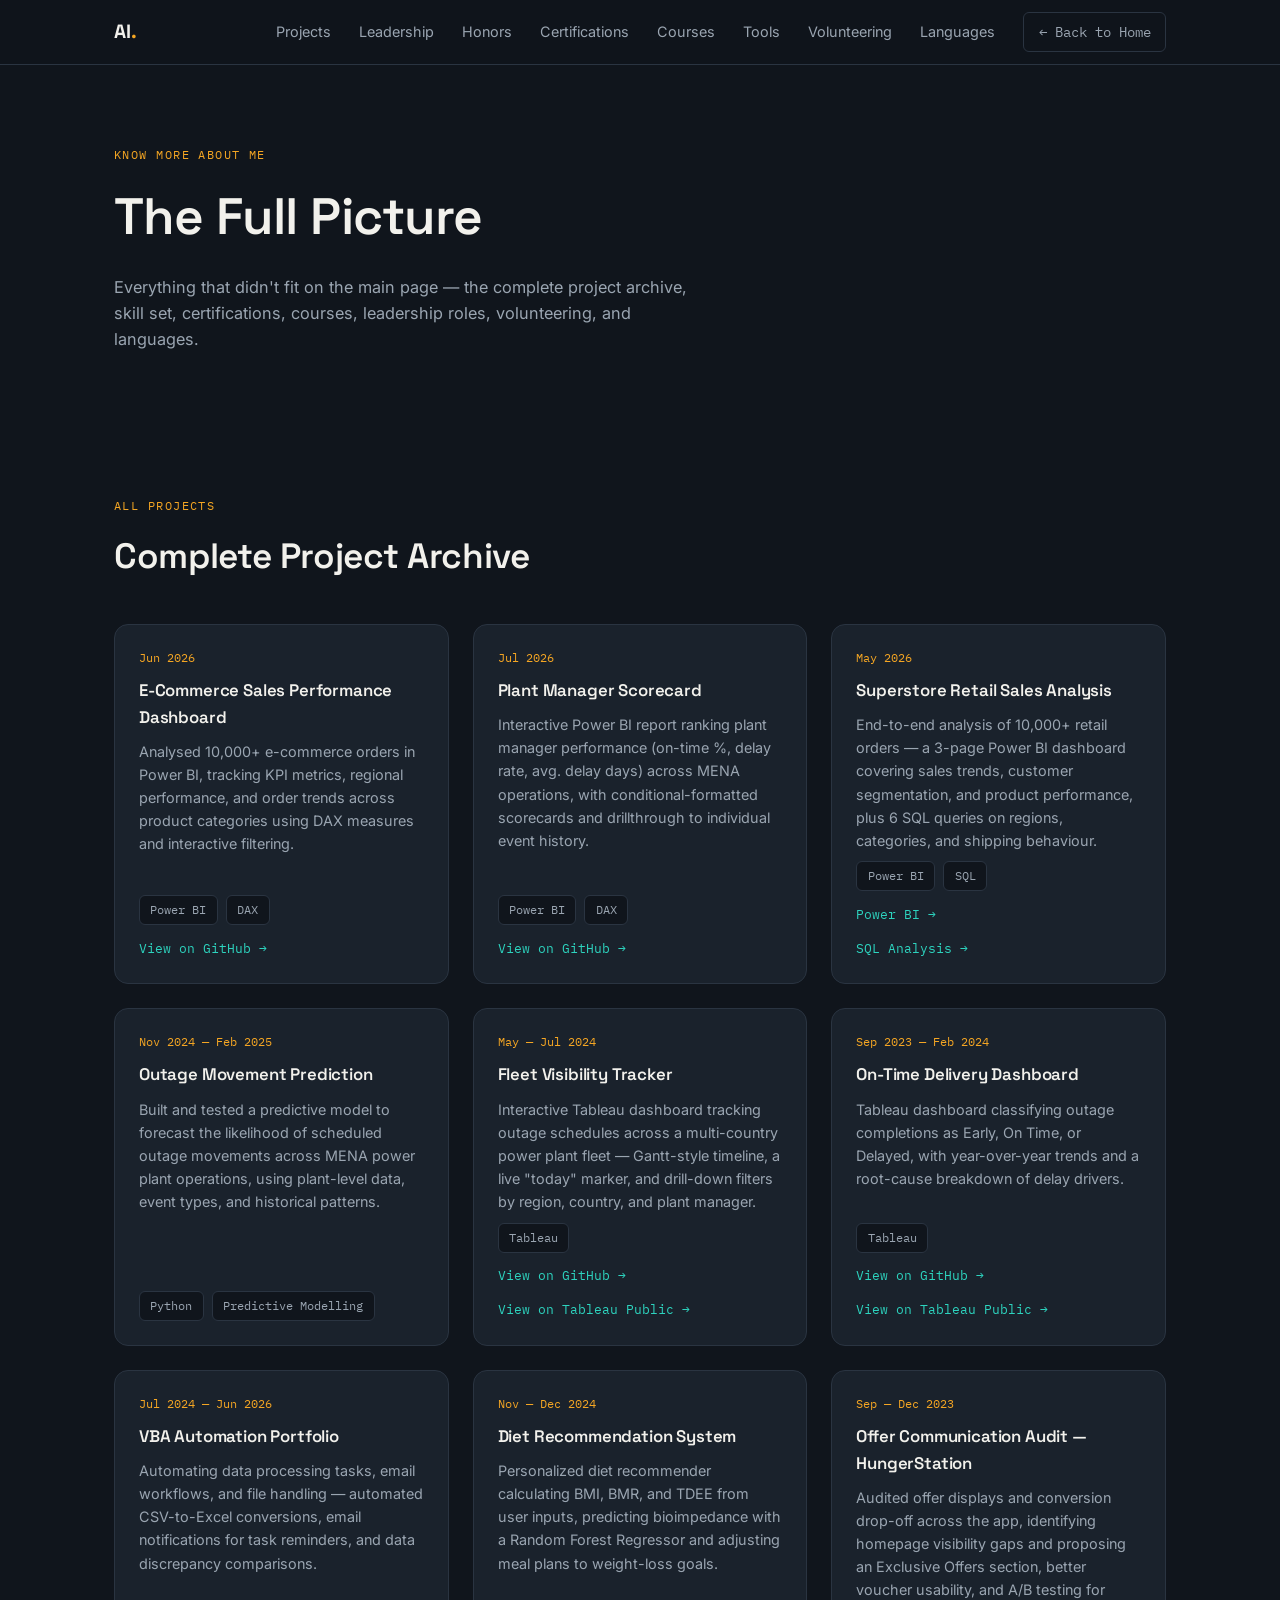
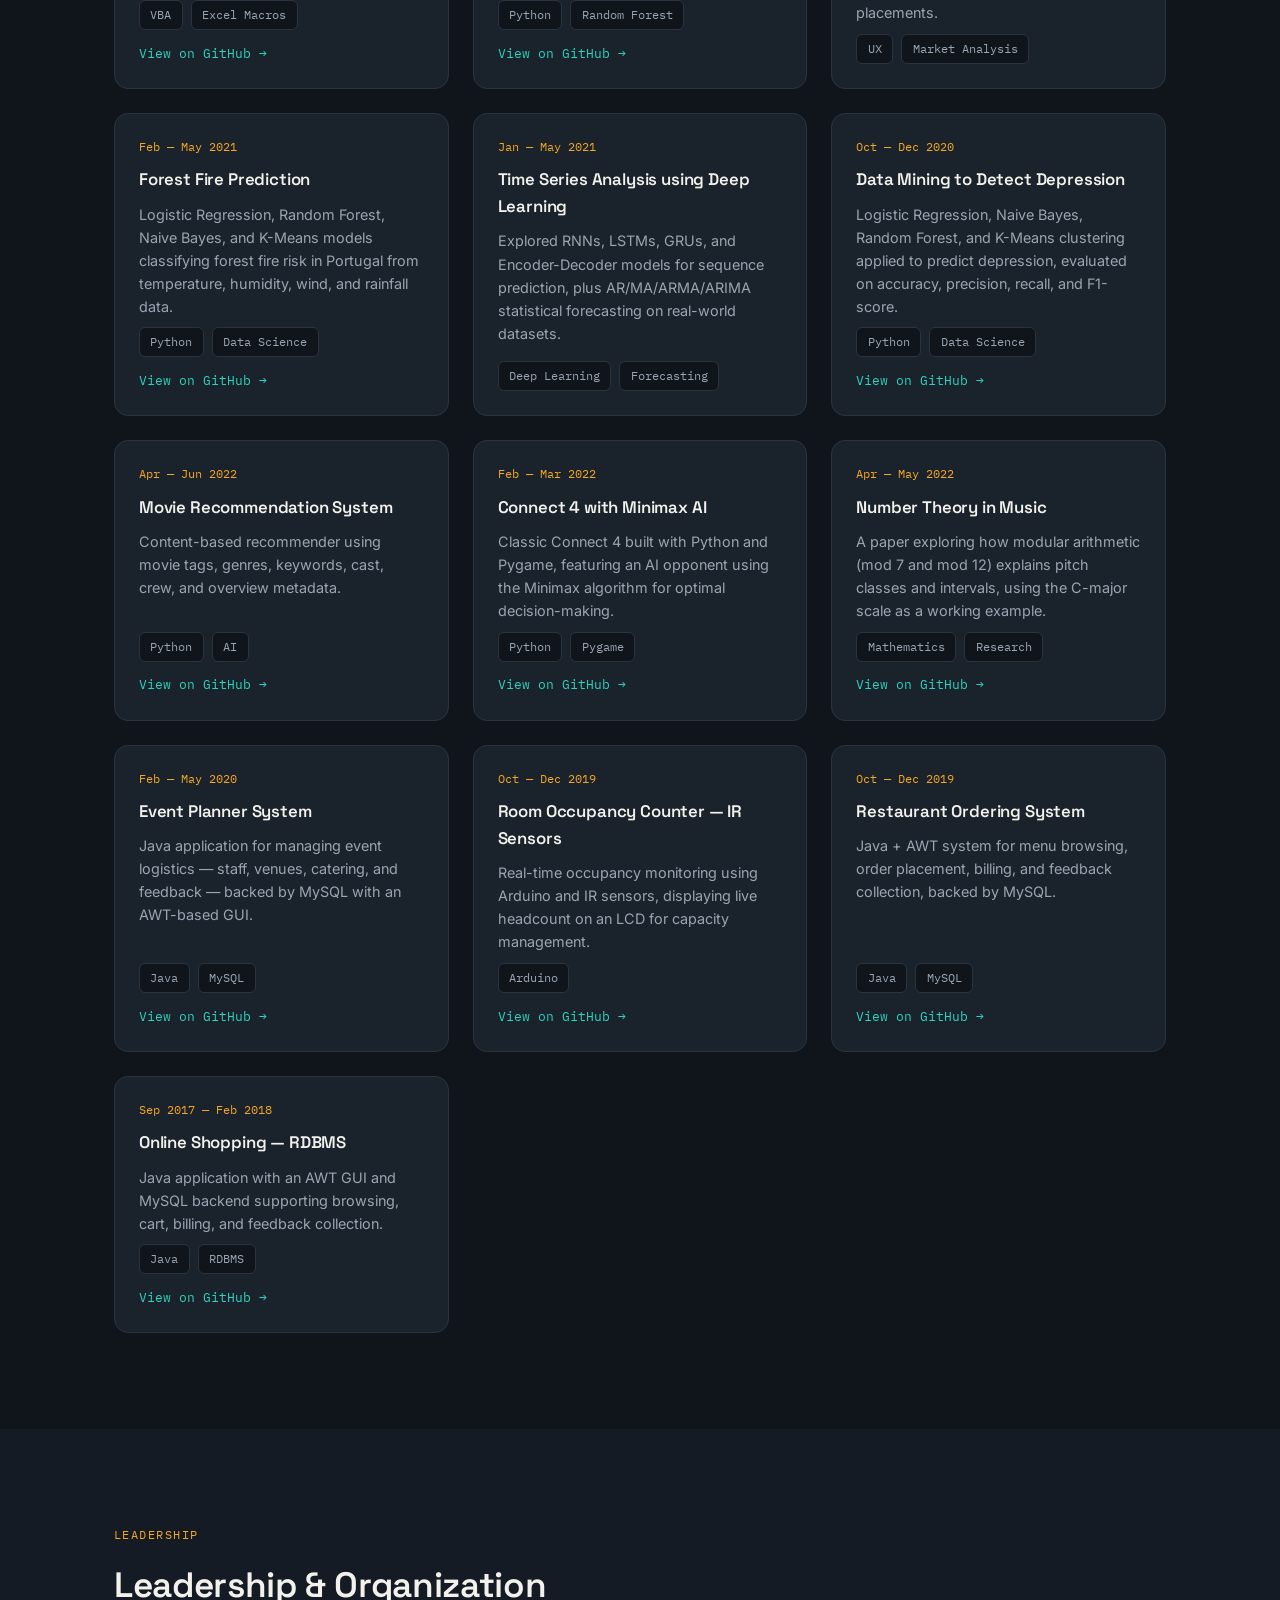
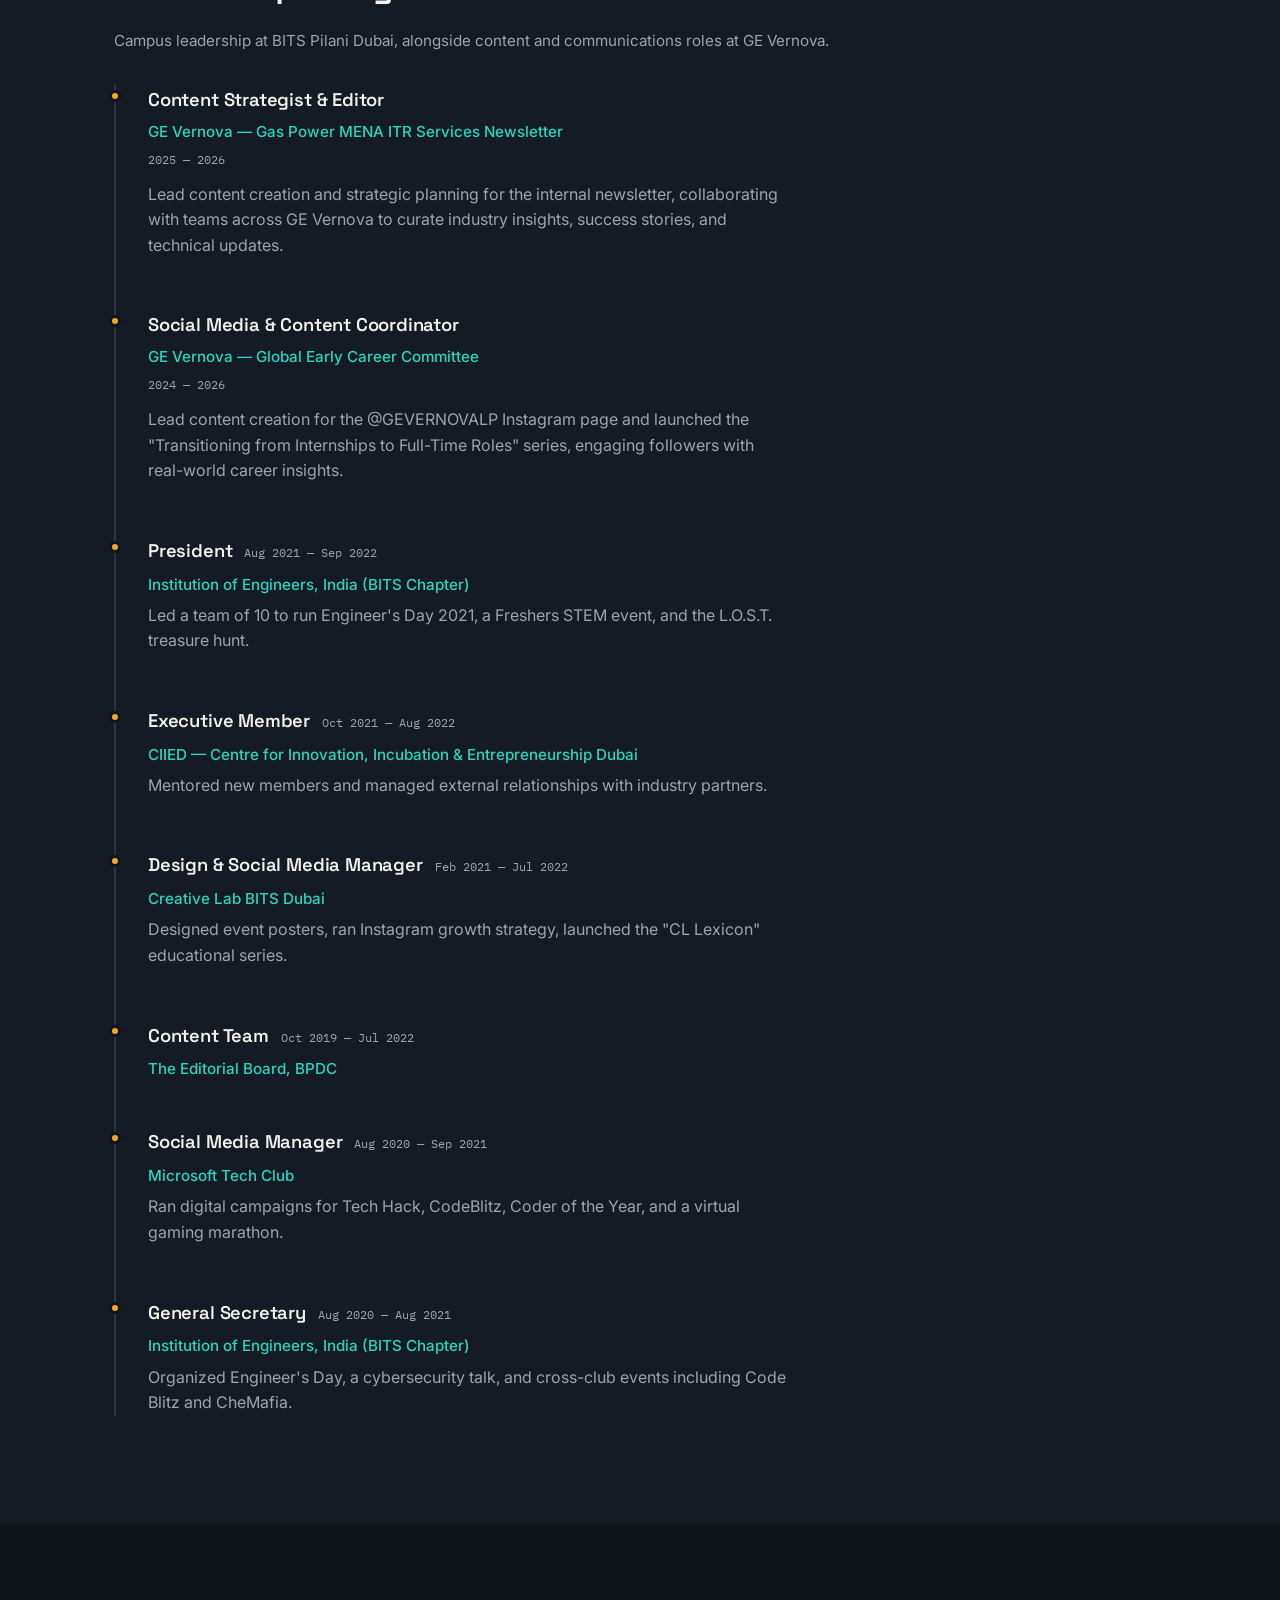
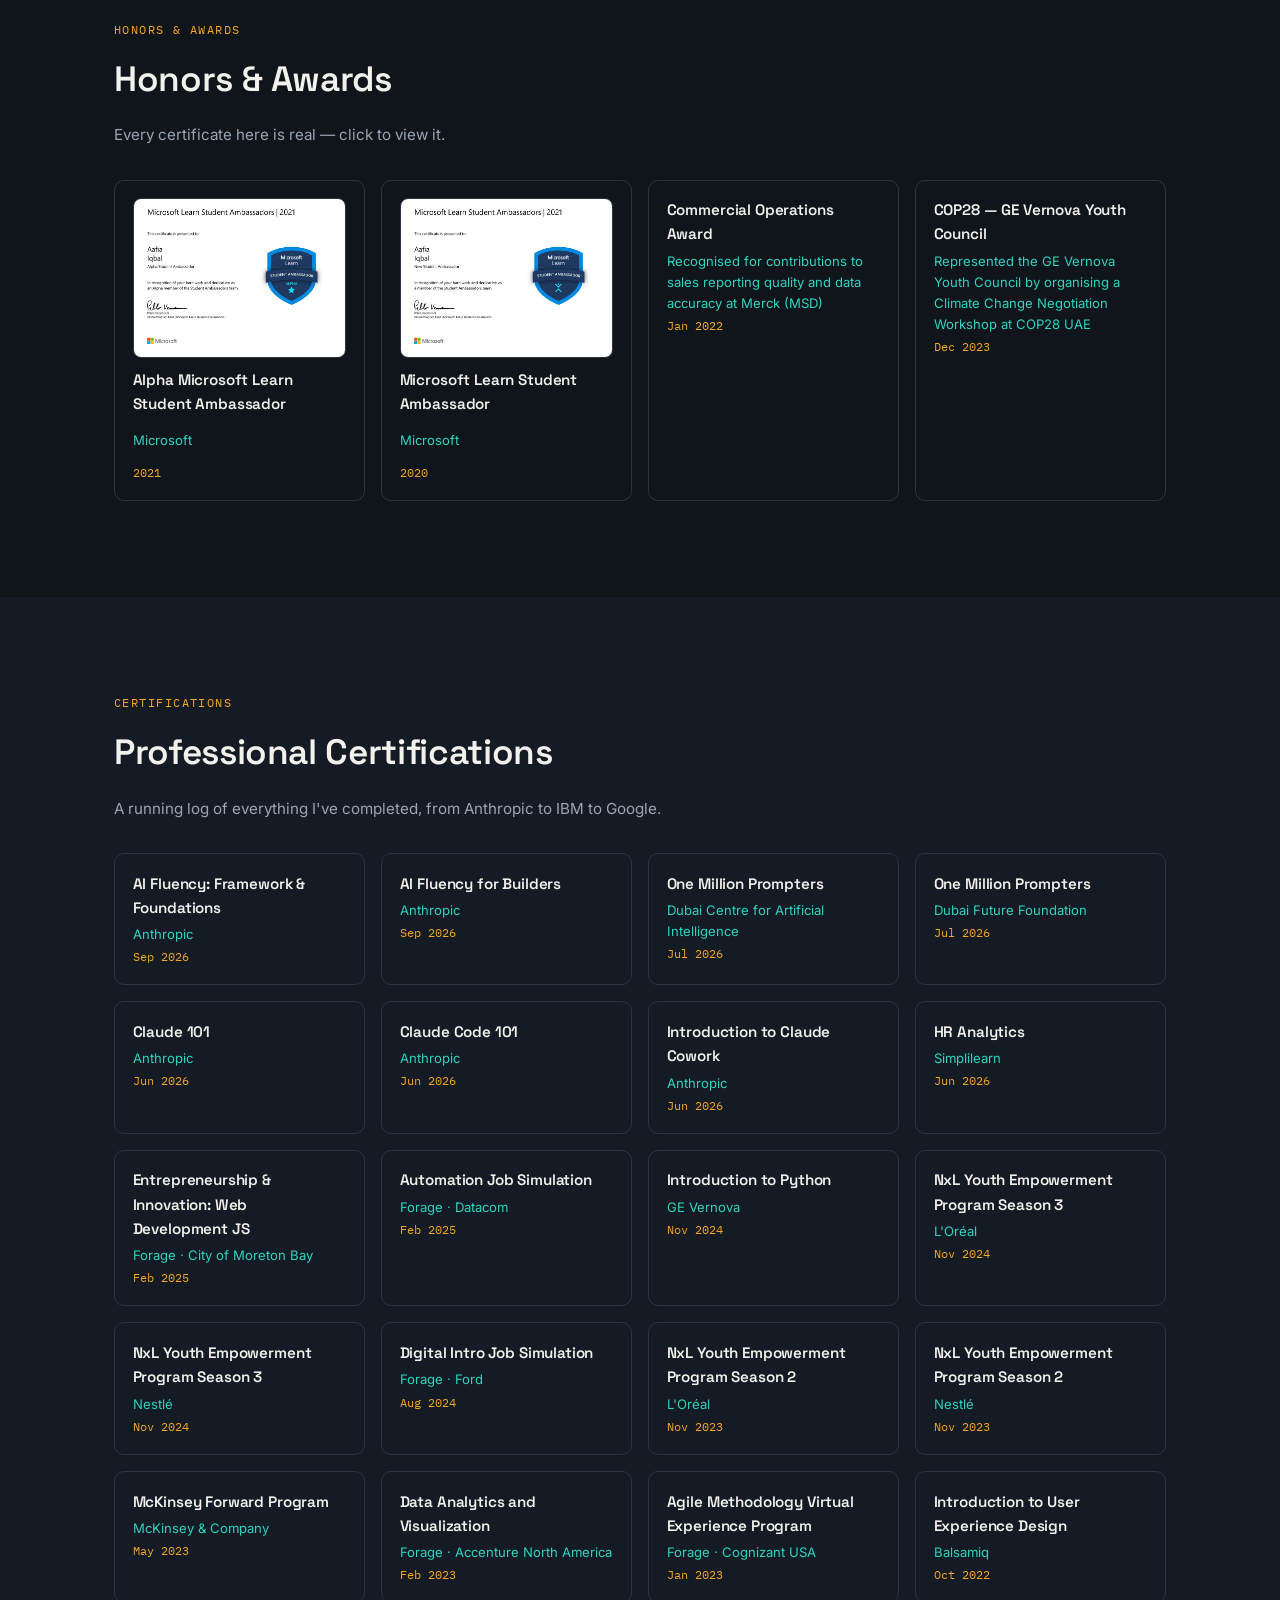
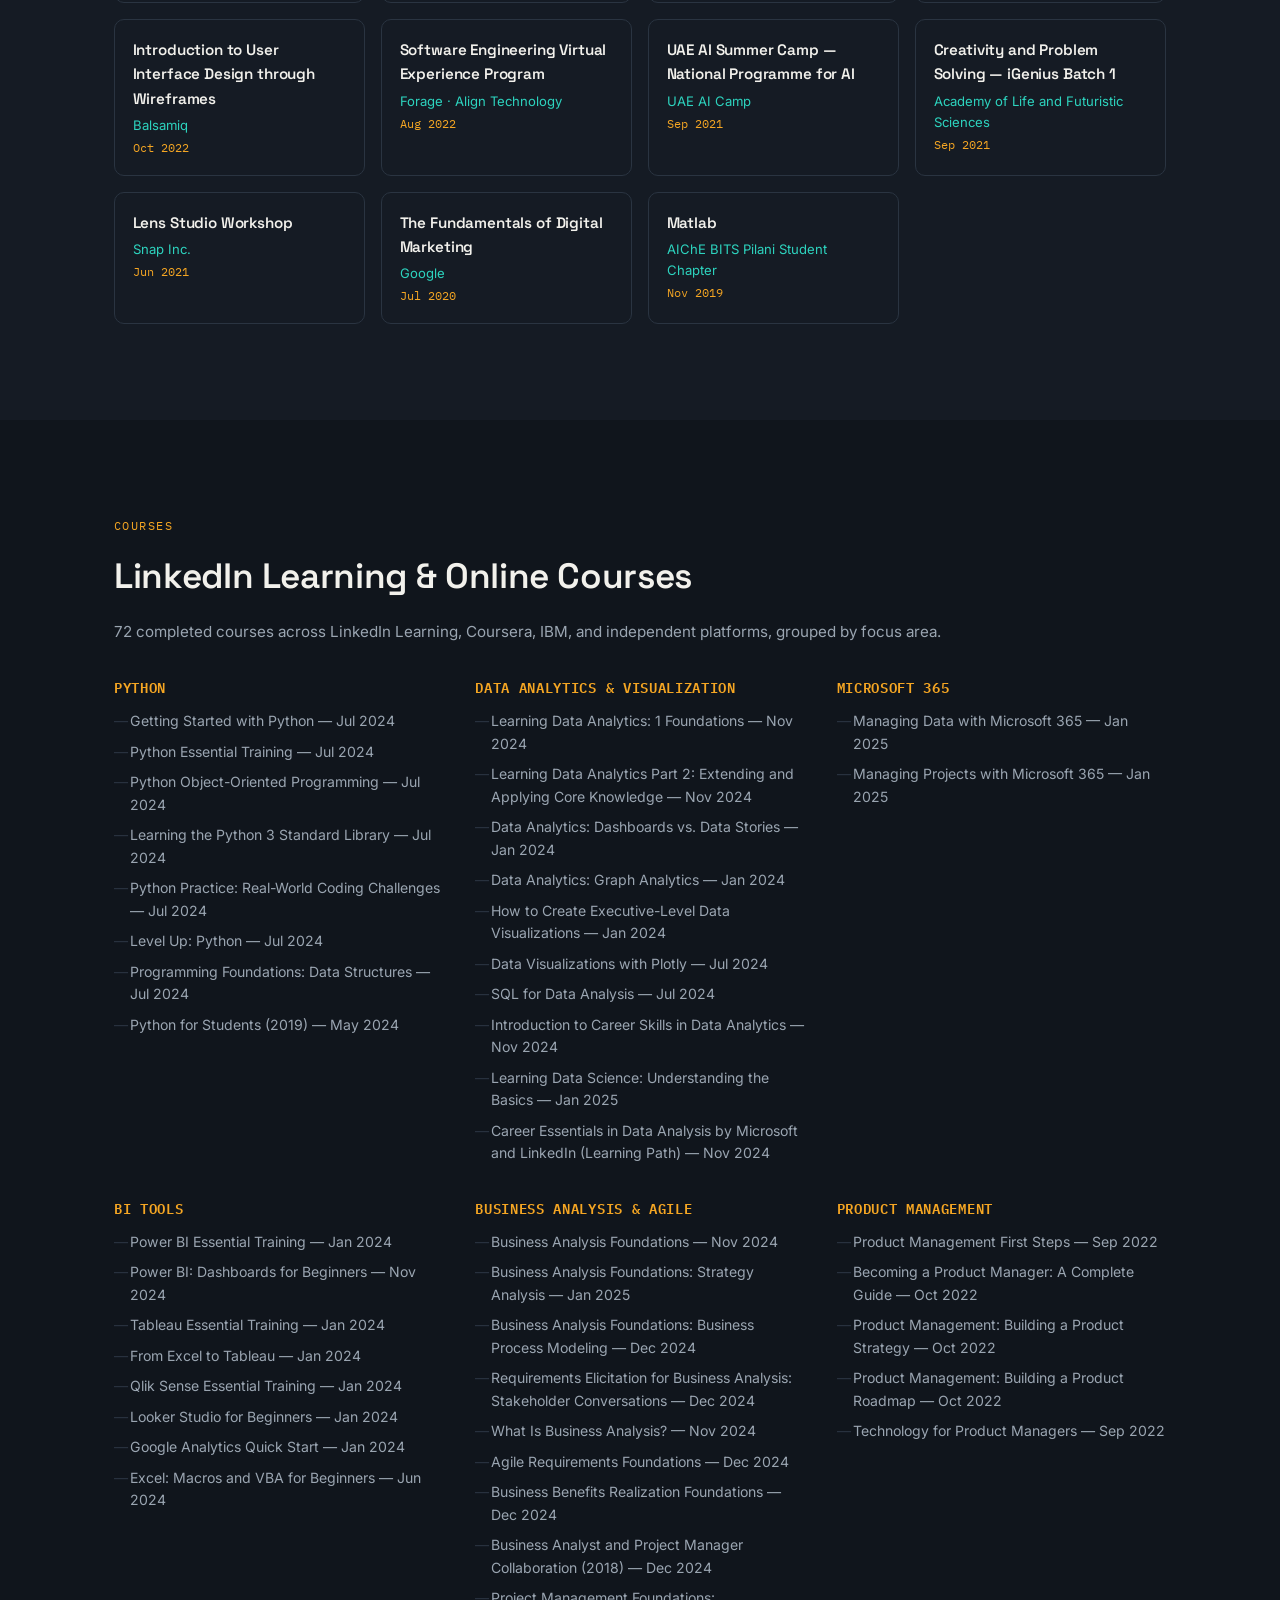
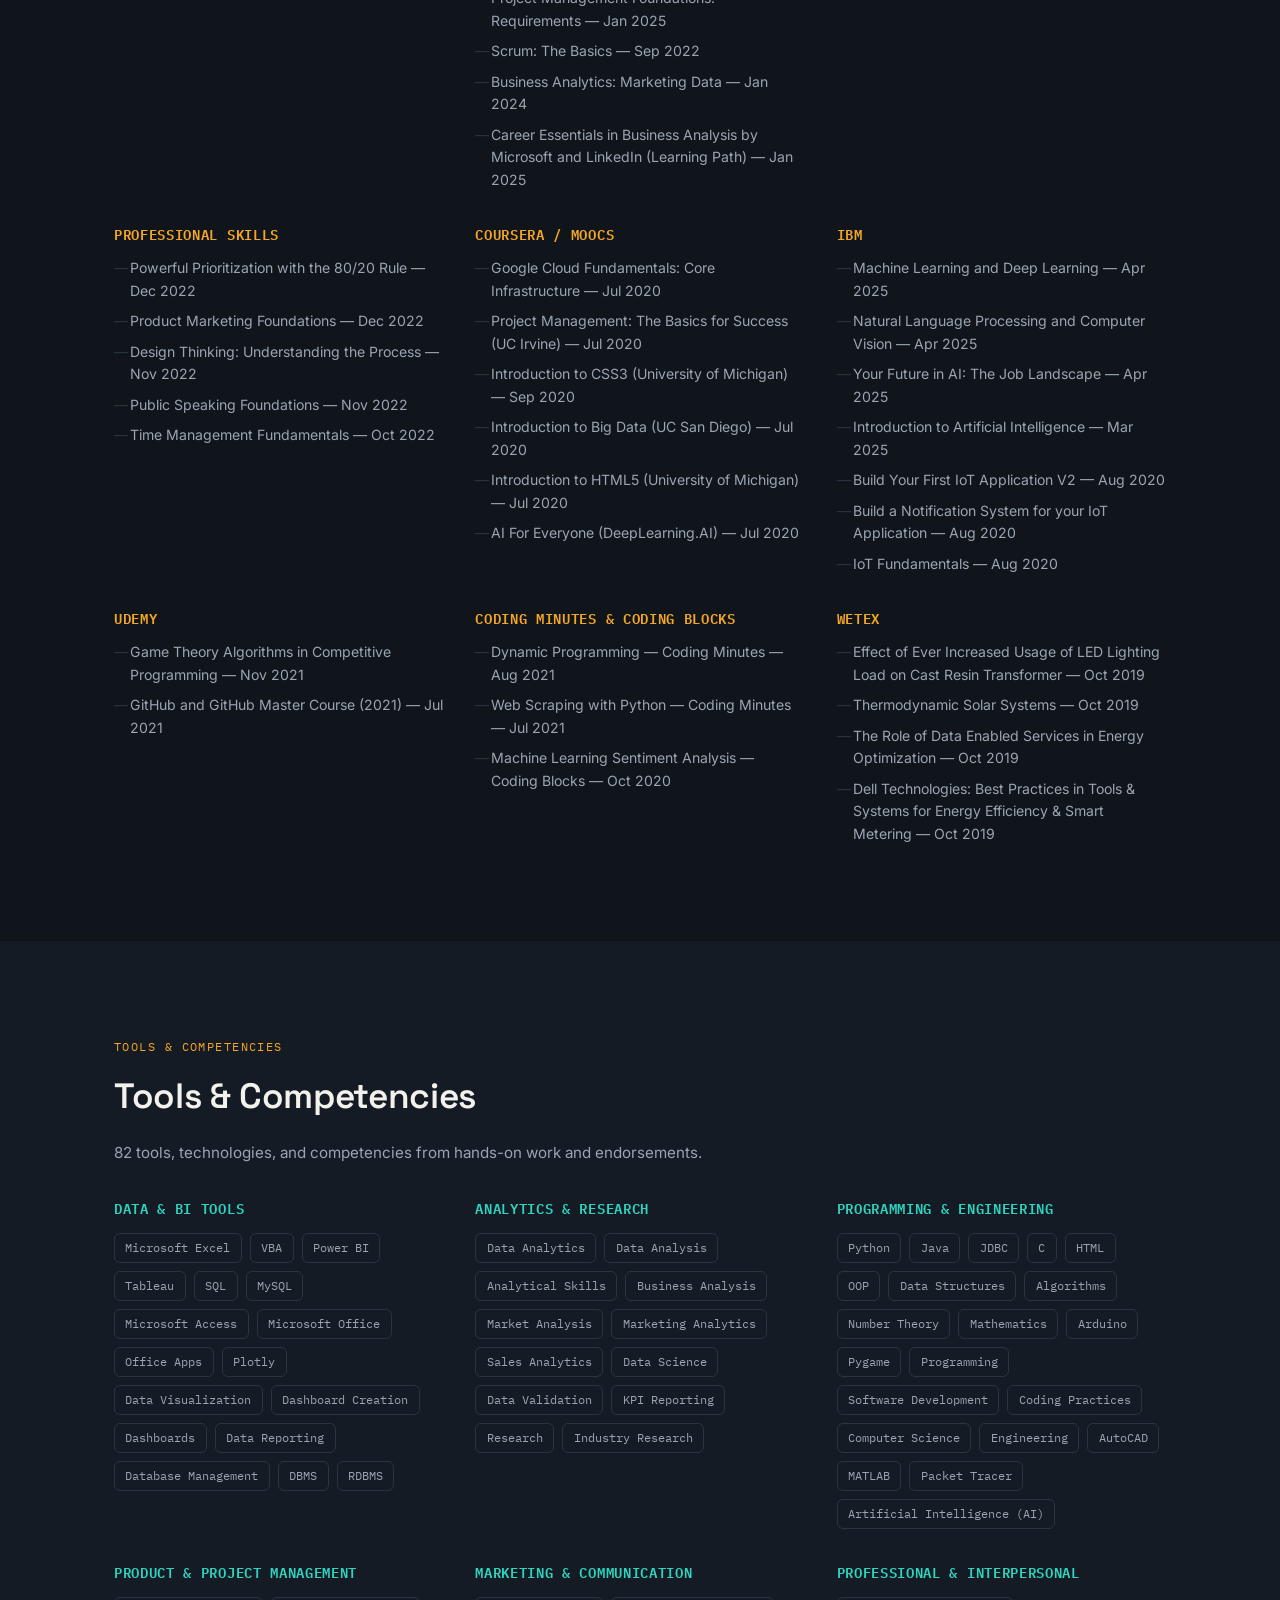
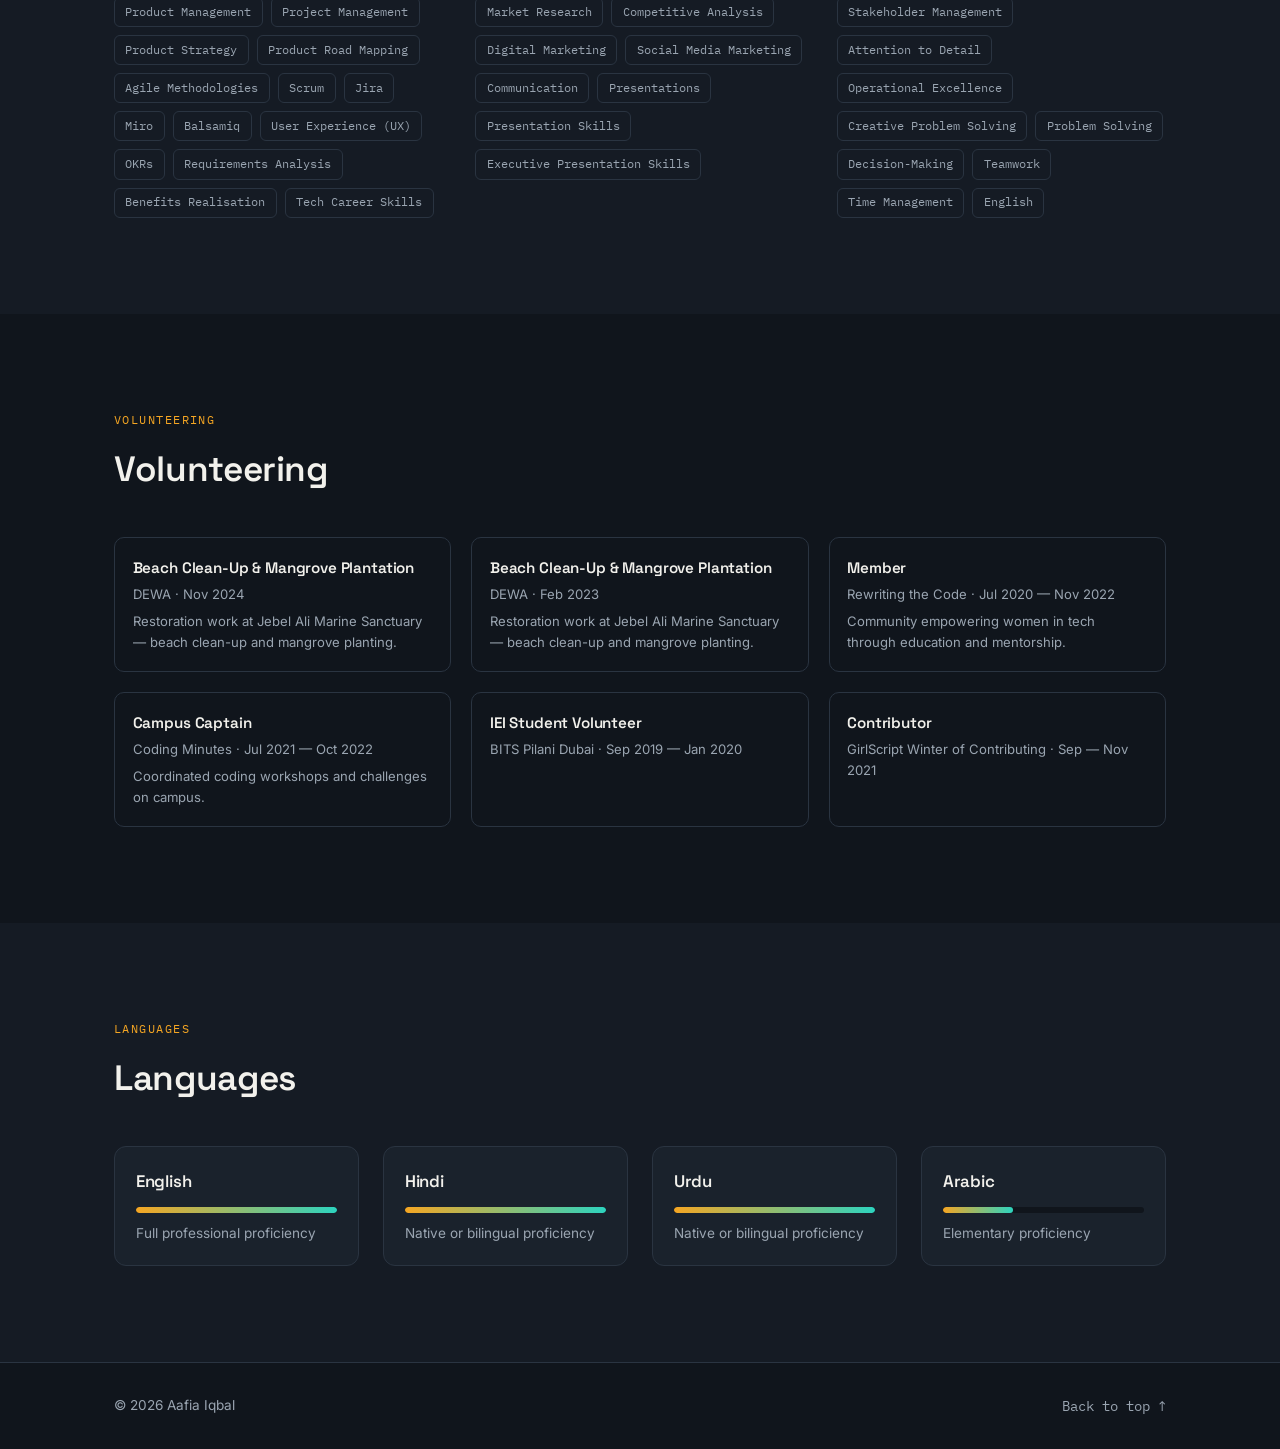
==== commit ca011c02: "Update index and know-more pages" ====
--- a/know-more.html
+++ b/know-more.html
@@ -50,7 +50,7 @@
     <div class="project-grid">
 
       <article class="project-card">
-        <span class="project-date">Jun — Jul 2026</span>
+        <span class="project-date">Jun 2026</span>
         <h4>E-Commerce Sales Performance Dashboard</h4>
         <p>Analysed 10,000+ e-commerce orders in Power BI, tracking KPI metrics, regional performance, and order trends across product categories using DAX measures and interactive filtering.</p>
         <div class="tag-row"><span class="tag">Power BI</span><span class="tag">DAX</span></div>
@@ -58,7 +58,7 @@
       </article>
 
       <article class="project-card">
-        <span class="project-date">Jun — Jul 2026</span>
+        <span class="project-date">Jul 2026</span>
         <h4>Plant Manager Scorecard</h4>
         <p>Interactive Power BI report ranking plant manager performance (on-time %, delay rate, avg. delay days) across MENA operations, with conditional-formatted scorecards and drillthrough to individual event history.</p>
         <div class="tag-row"><span class="tag">Power BI</span><span class="tag">DAX</span></div>
@@ -66,7 +66,7 @@
       </article>
 
       <article class="project-card">
-        <span class="project-date">Jun — Jul 2026</span>
+        <span class="project-date">May 2026</span>
         <h4>Superstore Retail Sales Analysis</h4>
         <p>End-to-end analysis of 10,000+ retail orders — a 3-page Power BI dashboard covering sales trends, customer segmentation, and product performance, plus 6 SQL queries on regions, categories, and shipping behaviour.</p>
         <div class="tag-row"><span class="tag">Power BI</span><span class="tag">SQL</span></div>
@@ -218,7 +218,7 @@
         <div class="timeline-content">
           <h4>Content Strategist &amp; Editor</h4>
           <a href="https://www.gevernova.com/" target="_blank" rel="noopener" class="timeline-org-link">GE Vernova — Gas Power MENA ITR Services Newsletter</a>
-          <p class="timeline-meta">2025 — Present</p>
+          <p class="timeline-meta">2025 — 2026</p>
           <p>Lead content creation and strategic planning for the internal newsletter, collaborating with teams across GE Vernova to curate industry insights, success stories, and technical updates.</p>
         </div>
       </div>
@@ -290,7 +290,7 @@
   <div class="section-inner">
     <p class="eyebrow">Honors &amp; Awards</p>
     <h3 class="section-title">Honors &amp; Awards</h3>
-    <p class="section-note">Click a certificate thumbnail to view it full-size.</p>
+    <p class="section-note">Every certificate here is real — click to view it.</p>
     <div class="cert-grid">
       <div class="cert-card honor-card">
         <button class="honor-thumb" data-full="assets/honors/alpha-msla.jpg" aria-label="View Alpha Microsoft Learn Student Ambassador certificate">
@@ -329,11 +329,15 @@
   <div class="section-inner">
     <p class="eyebrow">Certifications</p>
     <h3 class="section-title">Professional Certifications</h3>
-    <p class="section-note">23 certifications, sorted newest first. Cards without a link yet are pending a document or image from Aafia.</p>
+    <p class="section-note">A running log of everything I've completed, from Anthropic to IBM to Google.</p>
     <div class="cert-grid">
+      <a class="cert-card cert-card-link" href="https://verify.skilljar.com/c/9jsvjotvasuc" target="_blank" rel="noopener"><h5>AI Fluency: Framework &amp; Foundations</h5><p class="cert-issuer">Anthropic</p><p class="cert-date">Sep 2026</p></a>
+      <a class="cert-card cert-card-link" href="https://verify.skilljar.com/c/b5ygrj3hu9h7" target="_blank" rel="noopener"><h5>AI Fluency for Builders</h5><p class="cert-issuer">Anthropic</p><p class="cert-date">Sep 2026</p></a>
       <a class="cert-card cert-card-link" href="https://omp.dub.ai/certificate/PRTrfqn8rFGd" target="_blank" rel="noopener"><h5>One Million Prompters</h5><p class="cert-issuer">Dubai Centre for Artificial Intelligence</p><p class="cert-date">Jul 2026</p></a>
       <a class="cert-card cert-card-link" href="https://omp.dub.ai/certificate/PRTrfqn8rFGd" target="_blank" rel="noopener"><h5>One Million Prompters</h5><p class="cert-issuer">Dubai Future Foundation</p><p class="cert-date">Jul 2026</p></a>
       <a class="cert-card cert-card-link" href="https://verify.skilljar.com/c/xoffmjgojxup" target="_blank" rel="noopener"><h5>Claude 101</h5><p class="cert-issuer">Anthropic</p><p class="cert-date">Jun 2026</p></a>
+      <a class="cert-card cert-card-link" href="https://verify.skilljar.com/c/idc2e44rpsyd" target="_blank" rel="noopener"><h5>Claude Code 101</h5><p class="cert-issuer">Anthropic</p><p class="cert-date">Jun 2026</p></a>
+      <a class="cert-card cert-card-link" href="https://verify.skilljar.com/c/dv3fspn5kqxg" target="_blank" rel="noopener"><h5>Introduction to Claude Cowork</h5><p class="cert-issuer">Anthropic</p><p class="cert-date">Jun 2026</p></a>
       <a class="cert-card cert-card-link" href="https://www.simplilearn.com/skillup-certificate-landing?token=eyJjb3Vyc2VfaWQiOiI1NjUyIiwiY2VydGlmaWNhdGVfdXJsIjoiaHR0cHM6XC9cL2NlcnRpZmljYXRlcy5zaW1wbGljZG4ubmV0XC9zaGFyZVwvMTAzMDMxODlfMTA1OTgwOTBfMTc4MDQ5MTc1MjQ2OS5wbmciLCJ1c2VybmFtZSI6IkFhZmlhIElxYmFsIn0%3D&utm_source=shared-certificate&utm_medium=lms&utm_campaign=shared-certificate-promotion" target="_blank" rel="noopener"><h5>HR Analytics</h5><p class="cert-issuer">Simplilearn</p><p class="cert-date">Jun 2026</p></a>
       <a class="cert-card cert-card-link" href="assets/certs/forage-moreton-bay.jpg" target="_blank" rel="noopener"><h5>Entrepreneurship &amp; Innovation: Web Development JS</h5><p class="cert-issuer">Forage · City of Moreton Bay</p><p class="cert-date">Feb 2025</p></a>
       <a class="cert-card cert-card-link" href="assets/certs/forage-datacom.jpg" target="_blank" rel="noopener"><h5>Automation Job Simulation</h5><p class="cert-issuer">Forage · Datacom</p><p class="cert-date">Feb 2025</p></a>
@@ -363,7 +367,7 @@
   <div class="section-inner">
     <p class="eyebrow">Courses</p>
     <h3 class="section-title">LinkedIn Learning &amp; Online Courses</h3>
-    <p class="section-note">68 completed courses across LinkedIn Learning, Coursera, IBM, and independent platforms, grouped by focus area.</p>
+    <p class="section-note">72 completed courses across LinkedIn Learning, Coursera, IBM, and independent platforms, grouped by focus area.</p>
     <div class="course-groups">
       <div class="course-group">
         <h5>Python</h5>
@@ -464,6 +468,10 @@
       <div class="course-group">
         <h5>IBM</h5>
         <ul>
+          <li><a href="https://skills.yourlearning.ibm.com/certificate/MDL-212" target="_blank" rel="noopener">Machine Learning and Deep Learning</a> — Apr 2025</li>
+          <li><a href="https://skills.yourlearning.ibm.com/certificate/MDL-214" target="_blank" rel="noopener">Natural Language Processing and Computer Vision</a> — Apr 2025</li>
+          <li><a href="https://skills.yourlearning.ibm.com/certificate/MDL-213" target="_blank" rel="noopener">Your Future in AI: The Job Landscape</a> — Apr 2025</li>
+          <li><a href="https://skills.yourlearning.ibm.com/certificate/MDL-211" target="_blank" rel="noopener">Introduction to Artificial Intelligence</a> — Mar 2025</li>
           <li><a href="https://www.credly.com/badges/dc7afb55-8066-45b8-b2de-6a117b06996d/public_url" target="_blank" rel="noopener">Build Your First IoT Application V2</a> — Aug 2020</li>
           <li><a href="https://www.credly.com/badges/aea888e9-9f21-419d-9b86-69bc6d764a0d/public_url" target="_blank" rel="noopener">Build a Notification System for your IoT Application</a> — Aug 2020</li>
           <li><a href="https://www.credly.com/badges/be854308-6e44-4f10-96c5-676f0cb927f3/public_url" target="_blank" rel="noopener">IoT Fundamentals</a> — Aug 2020</li>
@@ -576,7 +584,7 @@
     <p class="eyebrow">Languages</p>
     <h3 class="section-title">Languages</h3>
     <div class="lang-grid">
-      <div class="lang-card"><h5>English</h5><div class="lang-bar"><div class="lang-fill" style="width:95%"></div></div><p>Full professional proficiency</p></div>
+      <div class="lang-card"><h5>English</h5><div class="lang-bar"><div class="lang-fill" style="width:100%"></div></div><p>Full professional proficiency</p></div>
       <div class="lang-card"><h5>Hindi</h5><div class="lang-bar"><div class="lang-fill" style="width:100%"></div></div><p>Native or bilingual proficiency</p></div>
       <div class="lang-card"><h5>Urdu</h5><div class="lang-bar"><div class="lang-fill" style="width:100%"></div></div><p>Native or bilingual proficiency</p></div>
       <div class="lang-card"><h5>Arabic</h5><div class="lang-bar"><div class="lang-fill" style="width:35%"></div></div><p>Elementary proficiency</p></div>
